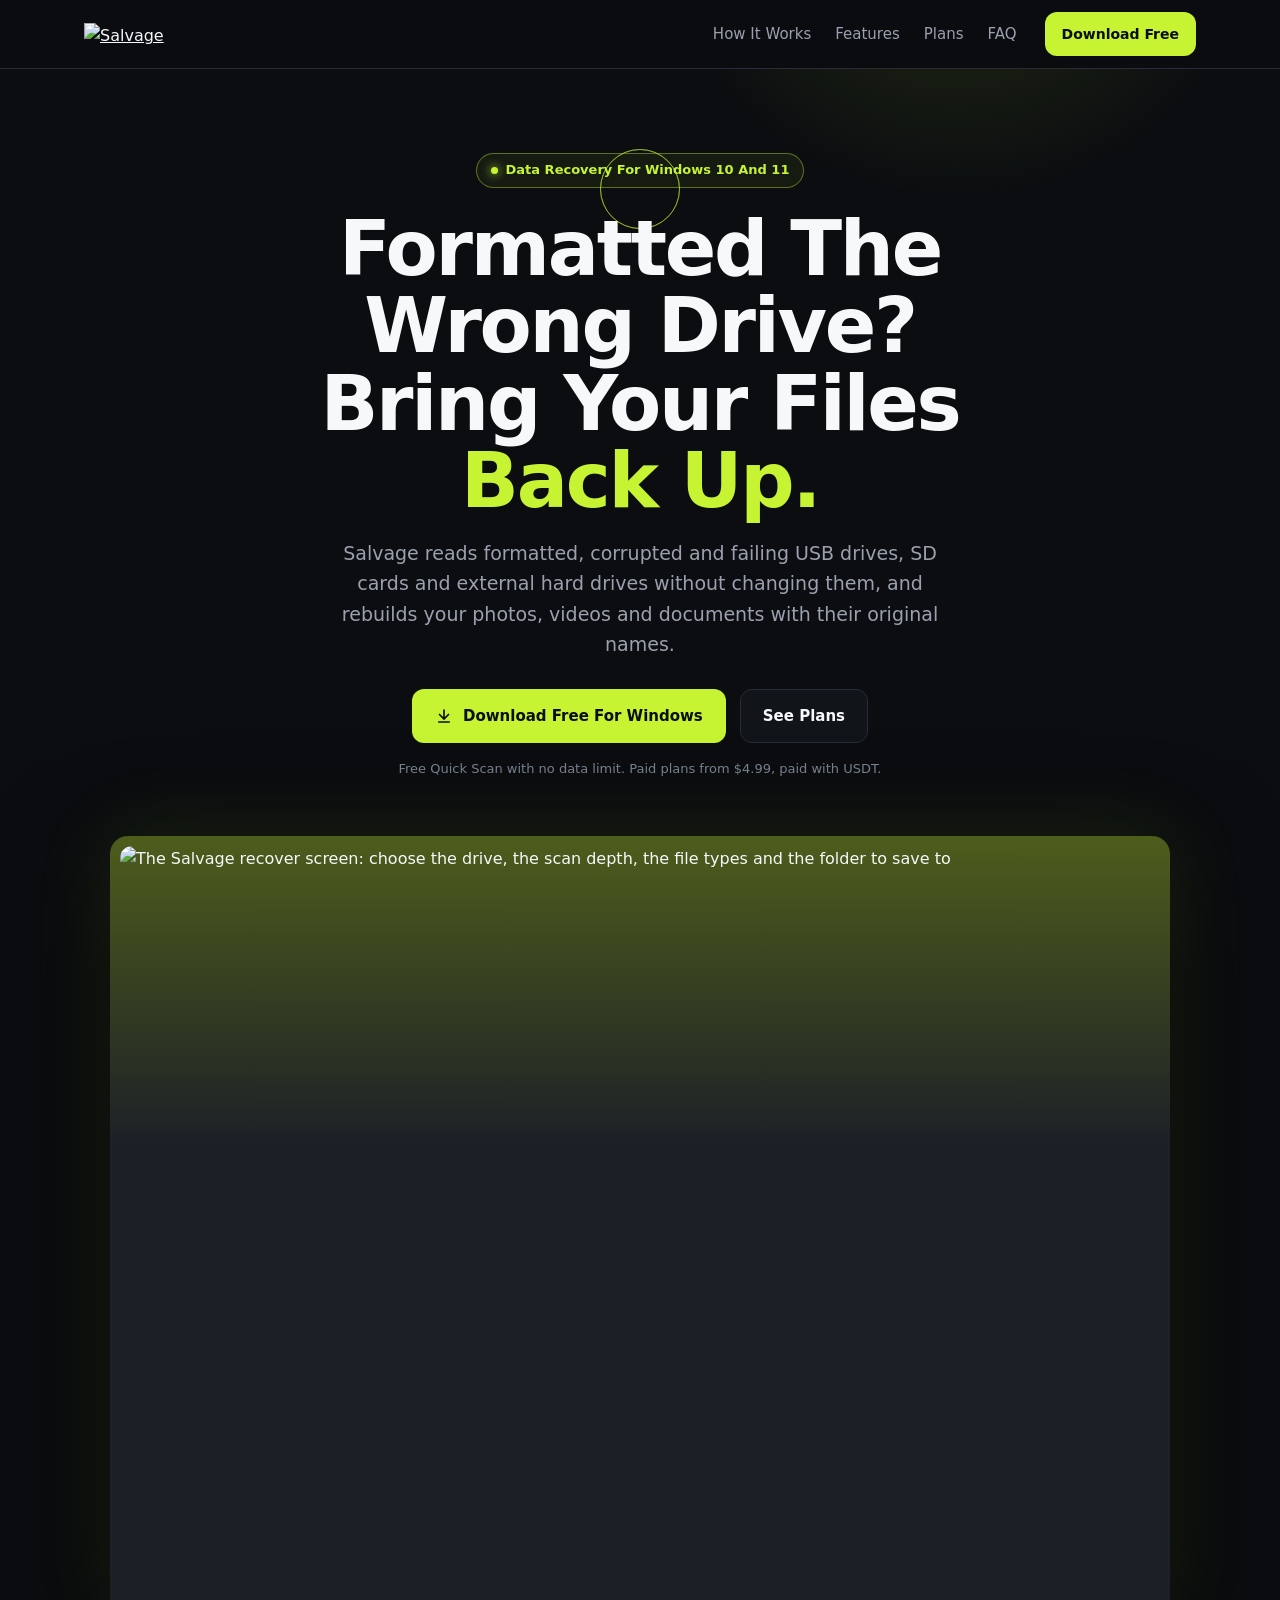
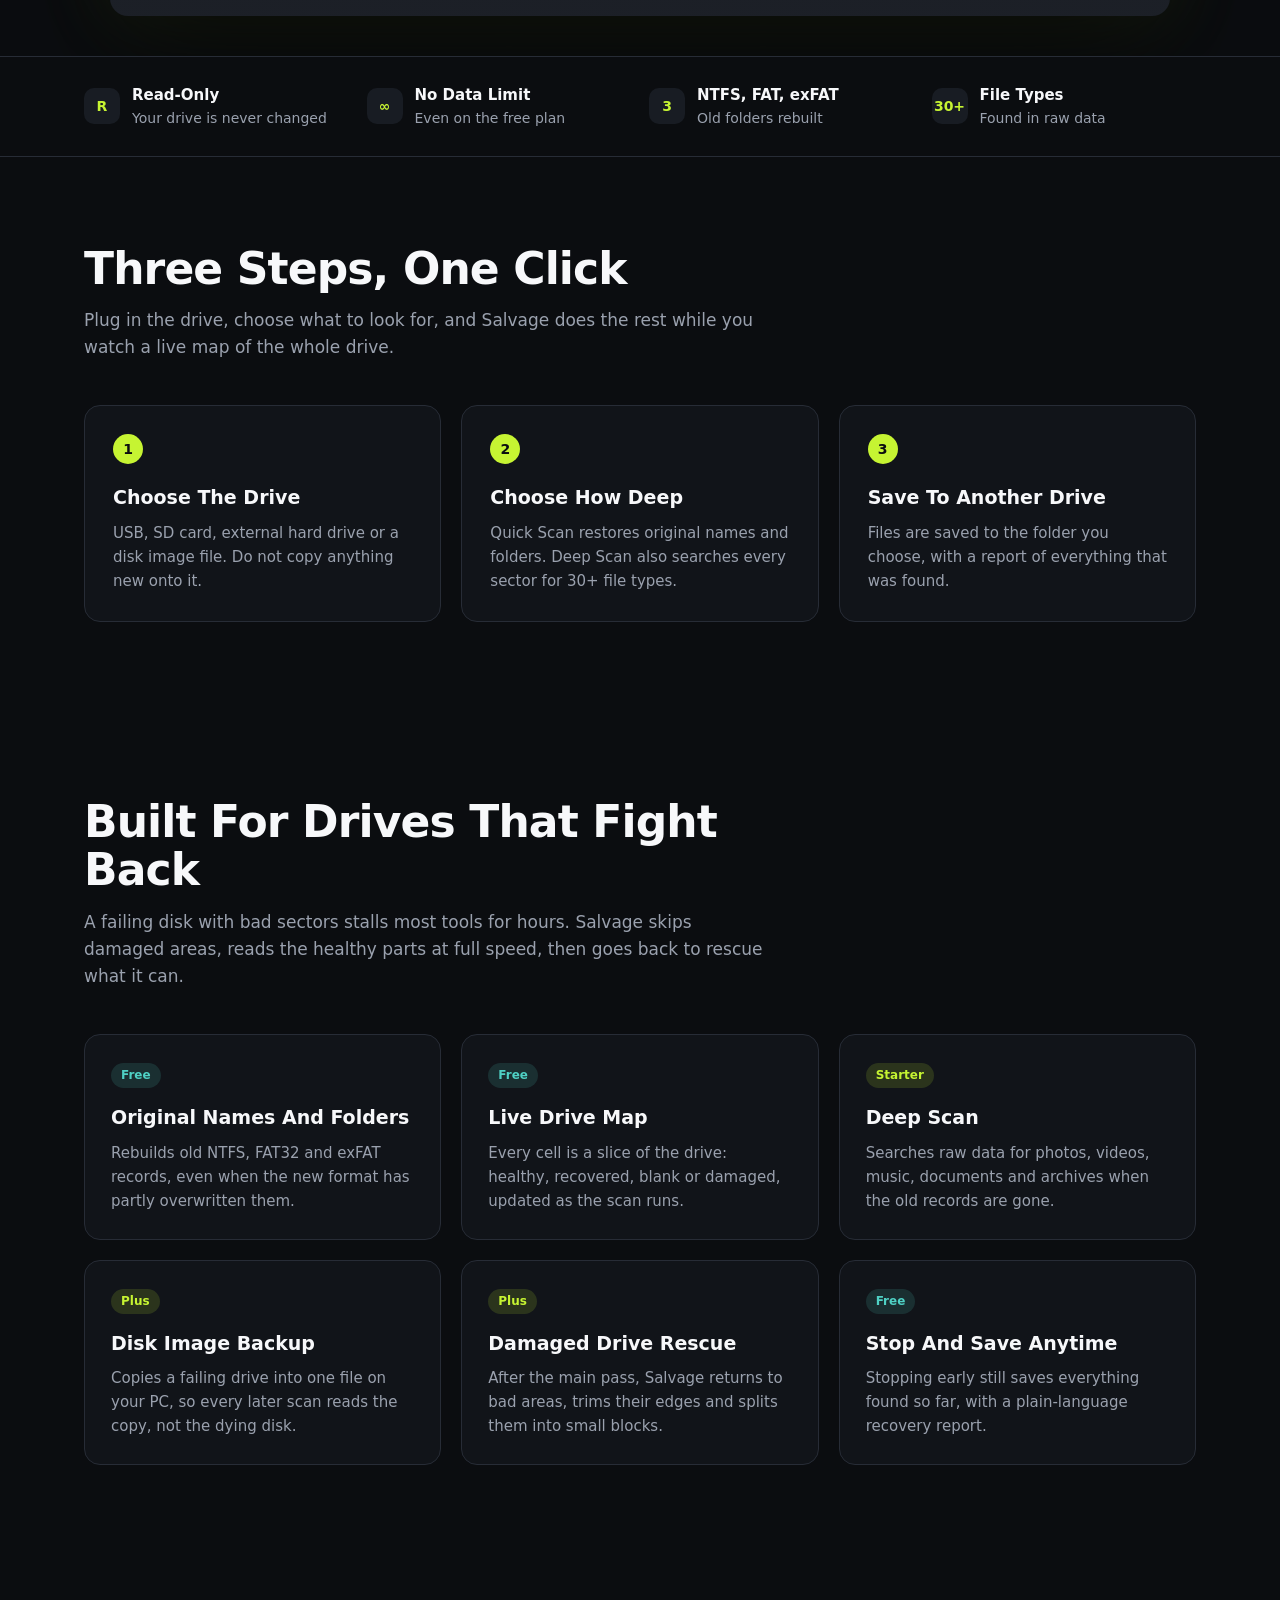
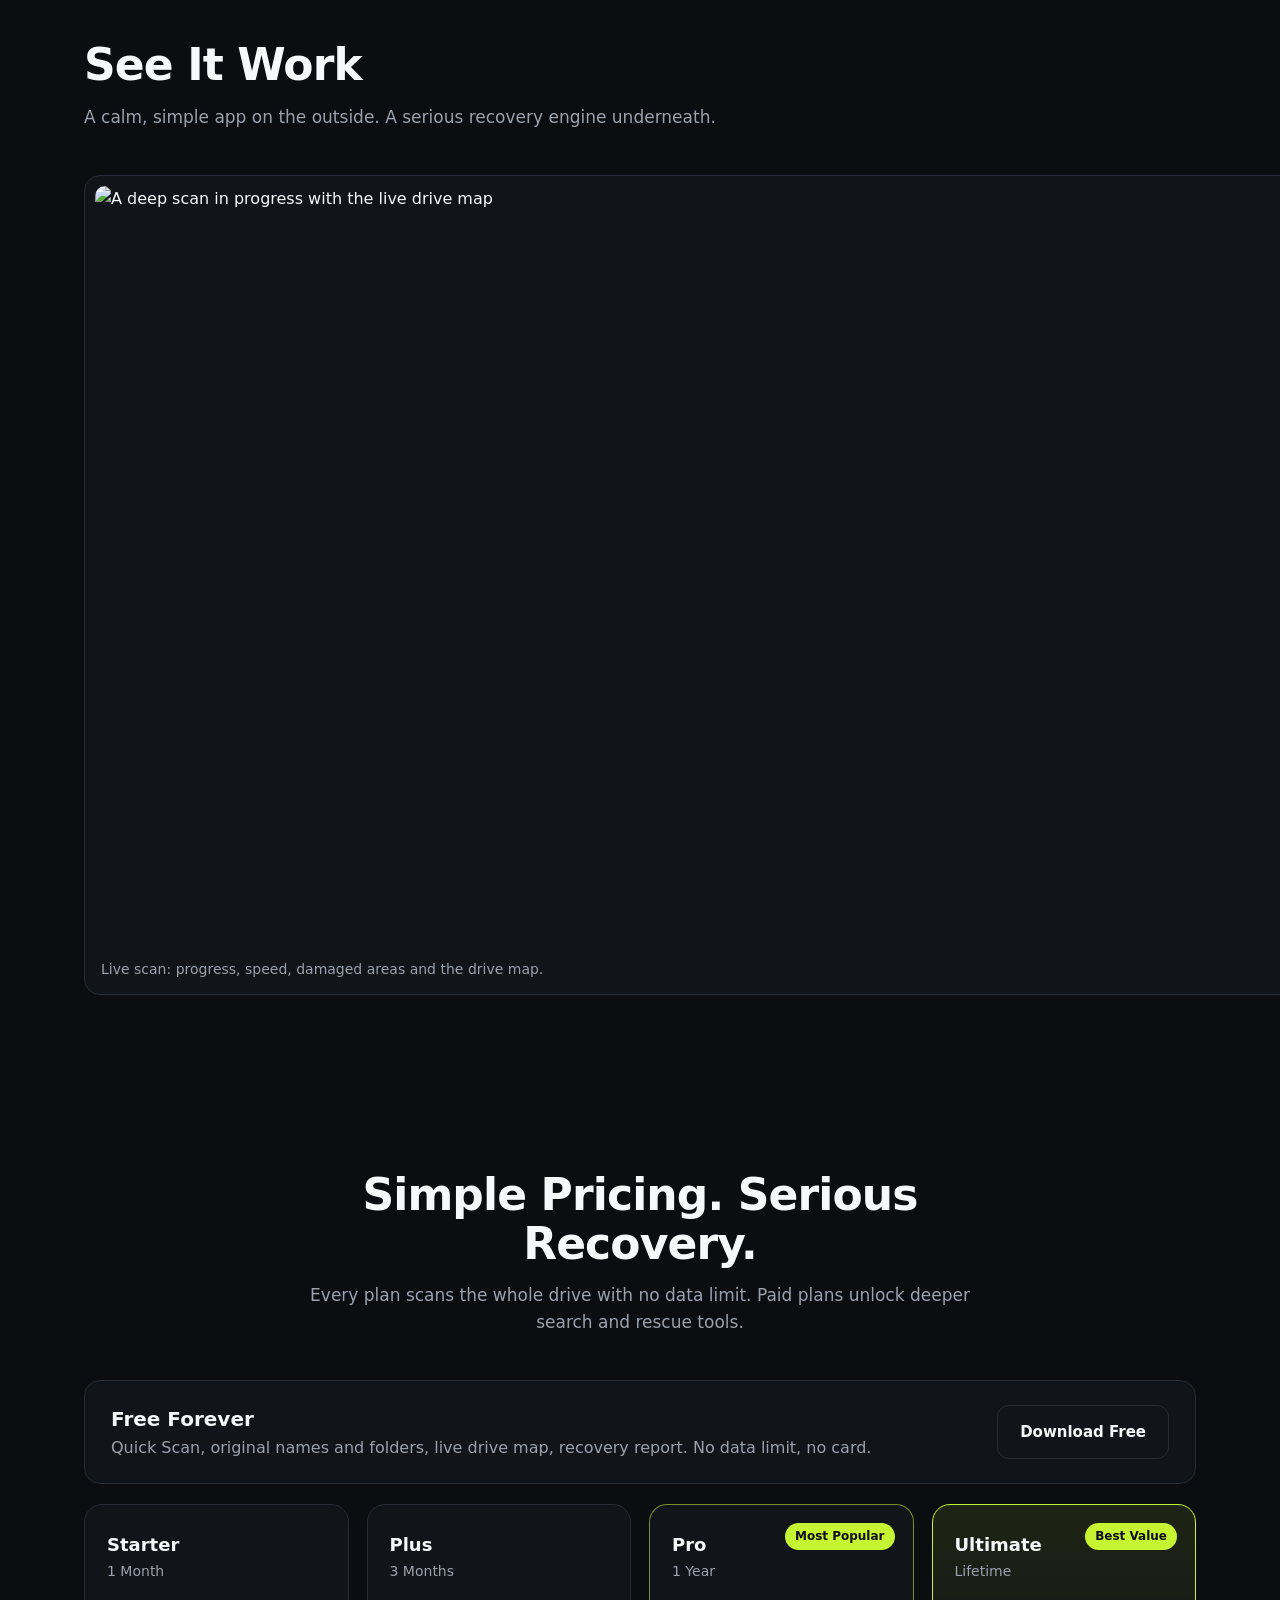
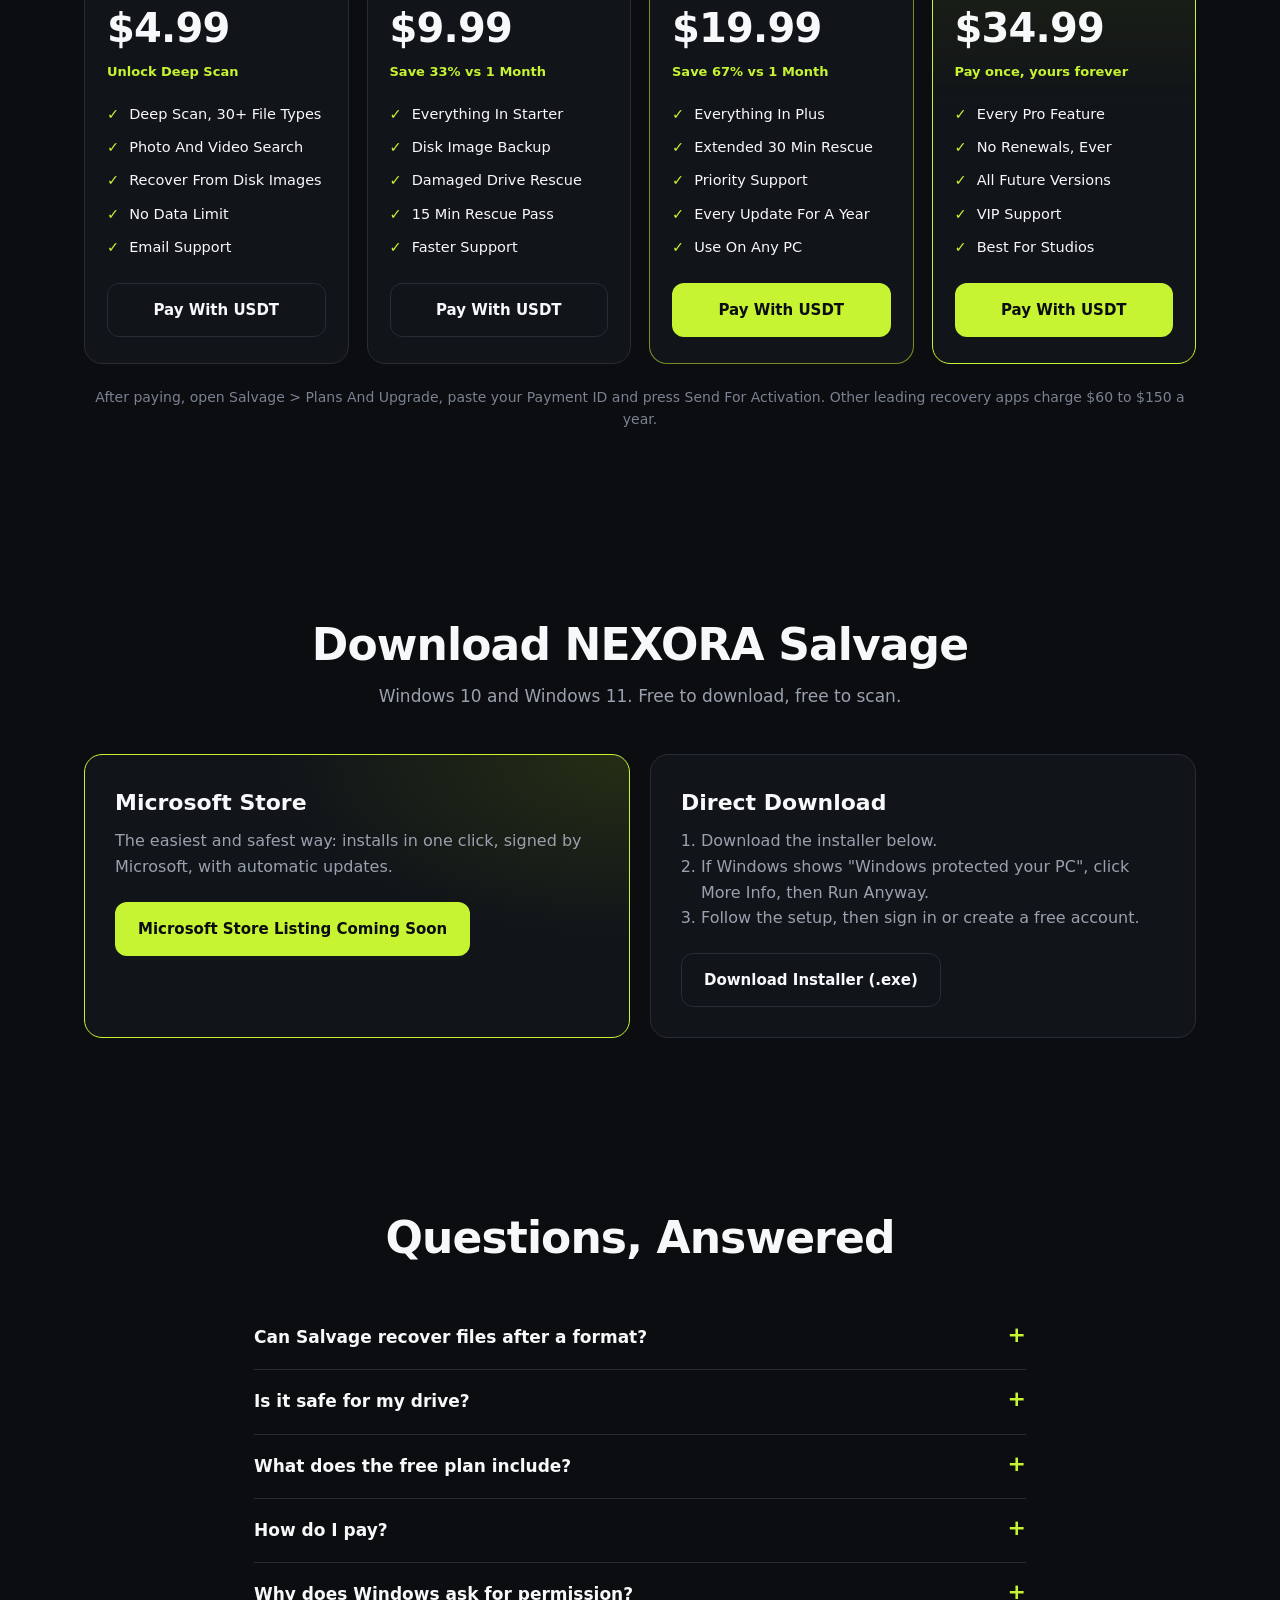
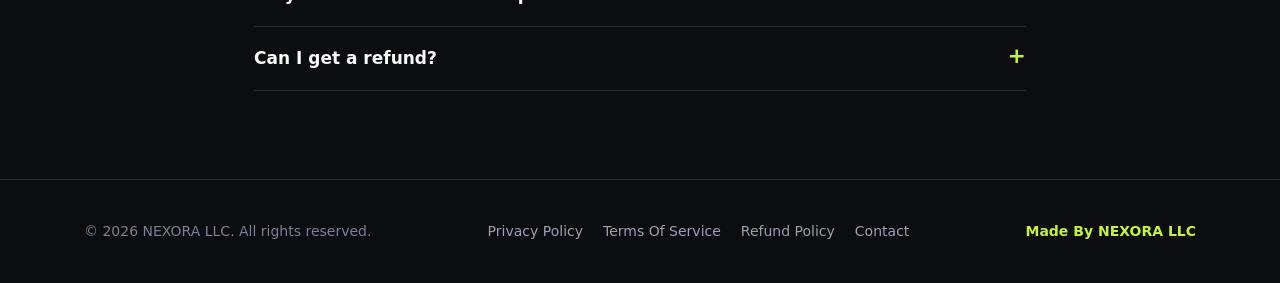
==== index.html @ 24d567c5 "Add NEXORA Salvage website" ====
<!DOCTYPE html>
<html lang="en">
<head>
<meta charset="utf-8">
<meta name="viewport" content="width=device-width, initial-scale=1">
<title>NEXORA Salvage | Recover Files From Formatted USB, SD Card And Hard Drives</title>
<meta name="description" content="NEXORA Salvage brings back photos, videos and documents from formatted, corrupted or failing USB drives, SD cards and external hard drives. Free Quick Scan with no data limit.">
<meta property="og:title" content="NEXORA Salvage | Bring Your Files Back Up">
<meta property="og:description" content="Recover files from formatted or failing drives. Free Quick Scan, no data limit. Paid plans from $4.99.">
<meta property="og:image" content="assets/shot-recover.png">
<link rel="icon" href="assets/favicon.png">
<link rel="stylesheet" href="style.css">
</head>
<body>

<header class="nav">
  <div class="wrap">
    <a class="brand" href="#top" aria-label="NEXORA Salvage Home"><img src="assets/wordmark.png" alt="Salvage" width="171" height="22"></a>
    <nav aria-label="Main">
      <a href="#how">How It Works</a>
      <a href="#features">Features</a>
      <a href="#plans">Plans</a>
      <a href="#faq">FAQ</a>
    </nav>
    <a class="btn primary small" href="#download">Download Free</a>
  </div>
</header>

<main id="top">
  <section class="hero">
    <div class="rings" aria-hidden="true"><span></span><span></span><span></span></div>
    <div class="wrap">
      <div class="copy">
        <span class="chip">Data Recovery For Windows 10 And 11</span>
        <h1>Formatted The Wrong Drive?<br>Bring Your Files <span class="v">Back Up.</span></h1>
        <p class="lead">Salvage reads formatted, corrupted and failing USB drives, SD cards and external hard drives without changing them, and rebuilds your photos, videos and documents with their original names.</p>
        <div class="cta">
          <a class="btn primary" href="#download">
            <svg viewBox="0 0 24 24" fill="none" stroke="currentColor" stroke-width="2.2" stroke-linecap="round" aria-hidden="true"><path d="M12 4v12M6 10l6 6 6-6M5 20h14"/></svg>
            Download Free For Windows</a>
          <a class="btn ghost" href="#plans">See Plans</a>
        </div>
        <p class="fine">Free Quick Scan with no data limit. Paid plans from $4.99, paid with USDT.</p>
      </div>
      <div class="shot reveal"><img src="assets/shot-recover.png" alt="The Salvage recover screen: choose the drive, the scan depth, the file types and the folder to save to" width="1194" height="760"></div>
    </div>
  </section>

  <div class="trust">
    <div class="wrap">
      <div><span class="dot">R</span><span><b>Read-Only</b>Your drive is never changed</span></div>
      <div><span class="dot">∞</span><span><b>No Data Limit</b>Even on the free plan</span></div>
      <div><span class="dot">3</span><span><b>NTFS, FAT, exFAT</b>Old folders rebuilt</span></div>
      <div><span class="dot">30+</span><span><b>File Types</b>Found in raw data</span></div>
    </div>
  </div>

  <section id="how">
    <div class="wrap">
      <div class="head reveal">
        <h2>Three Steps, One Click</h2>
        <p>Plug in the drive, choose what to look for, and Salvage does the rest while you watch a live map of the whole drive.</p>
      </div>
      <div class="steps">
        <div class="step reveal"><div class="n">1</div><h3>Choose The Drive</h3><p>USB, SD card, external hard drive or a disk image file. Do not copy anything new onto it.</p></div>
        <div class="step reveal"><div class="n">2</div><h3>Choose How Deep</h3><p>Quick Scan restores original names and folders. Deep Scan also searches every sector for 30+ file types.</p></div>
        <div class="step reveal"><div class="n">3</div><h3>Save To Another Drive</h3><p>Files are saved to the folder you choose, with a report of everything that was found.</p></div>
      </div>
    </div>
  </section>

  <section id="features">
    <div class="wrap">
      <div class="head reveal">
        <h2>Built For Drives That Fight Back</h2>
        <p>A failing disk with bad sectors stalls most tools for hours. Salvage skips damaged areas, reads the healthy parts at full speed, then goes back to rescue what it can.</p>
      </div>
      <div class="feats">
        <div class="feat reveal"><span class="tag free">Free</span><h3>Original Names And Folders</h3><p>Rebuilds old NTFS, FAT32 and exFAT records, even when the new format has partly overwritten them.</p></div>
        <div class="feat reveal"><span class="tag free">Free</span><h3>Live Drive Map</h3><p>Every cell is a slice of the drive: healthy, recovered, blank or damaged, updated as the scan runs.</p></div>
        <div class="feat reveal"><span class="tag paid">Starter</span><h3>Deep Scan</h3><p>Searches raw data for photos, videos, music, documents and archives when the old records are gone.</p></div>
        <div class="feat reveal"><span class="tag paid">Plus</span><h3>Disk Image Backup</h3><p>Copies a failing drive into one file on your PC, so every later scan reads the copy, not the dying disk.</p></div>
        <div class="feat reveal"><span class="tag paid">Plus</span><h3>Damaged Drive Rescue</h3><p>After the main pass, Salvage returns to bad areas, trims their edges and splits them into small blocks.</p></div>
        <div class="feat reveal"><span class="tag free">Free</span><h3>Stop And Save Anytime</h3><p>Stopping early still saves everything found so far, with a plain-language recovery report.</p></div>
      </div>
    </div>
  </section>

  <section>
    <div class="wrap">
      <div class="head reveal"><h2>See It Work</h2><p>A calm, simple app on the outside. A serious recovery engine underneath.</p></div>
      <div class="gallery">
        <figure class="reveal"><img src="assets/shot-scan.png" alt="A deep scan in progress with the live drive map" loading="lazy" width="1194" height="760"><figcaption>Live scan: progress, speed, damaged areas and the drive map.</figcaption></figure>
        <figure class="reveal"><img src="assets/shot-dashboard.png" alt="The member dashboard" loading="lazy" width="1194" height="760"><figcaption>My Dashboard: your plan, history, payments and support.</figcaption></figure>
      </div>
    </div>
  </section>

  <section id="plans">
    <div class="wrap">
      <div class="head center reveal">
        <h2>Simple Pricing. Serious Recovery.</h2>
        <p>Every plan scans the whole drive with no data limit. Paid plans unlock deeper search and rescue tools.</p>
      </div>
      <div class="free-bar reveal">
        <div><b>Free Forever</b><br><span>Quick Scan, original names and folders, live drive map, recovery report. No data limit, no card.</span></div>
        <a class="btn ghost" href="#download">Download Free</a>
      </div>
      <div class="plans">
        <div class="plan reveal">
          <h3>Starter</h3><span class="period">1 Month</span>
          <div class="price">$4.99</div><div class="save">Unlock Deep Scan</div>
          <ul><li>Deep Scan, 30+ File Types</li><li>Photo And Video Search</li><li>Recover From Disk Images</li><li>No Data Limit</li><li>Email Support</li></ul>
          <a class="btn ghost" href="https://nowpayments.io/payment/?iid=4805227593" rel="noopener">Pay With USDT</a>
        </div>
        <div class="plan reveal">
          <h3>Plus</h3><span class="period">3 Months</span>
          <div class="price">$9.99</div><div class="save">Save 33% vs 1 Month</div>
          <ul><li>Everything In Starter</li><li>Disk Image Backup</li><li>Damaged Drive Rescue</li><li>15 Min Rescue Pass</li><li>Faster Support</li></ul>
          <a class="btn ghost" href="https://nowpayments.io/payment/?iid=4385052988" rel="noopener">Pay With USDT</a>
        </div>
        <div class="plan pop reveal">
          <span class="badge">Most Popular</span>
          <h3>Pro</h3><span class="period">1 Year</span>
          <div class="price">$19.99</div><div class="save">Save 67% vs 1 Month</div>
          <ul><li>Everything In Plus</li><li>Extended 30 Min Rescue</li><li>Priority Support</li><li>Every Update For A Year</li><li>Use On Any PC</li></ul>
          <a class="btn primary" href="https://nowpayments.io/payment/?iid=5124687715" rel="noopener">Pay With USDT</a>
        </div>
        <div class="plan best reveal">
          <span class="badge">Best Value</span>
          <h3>Ultimate</h3><span class="period">Lifetime</span>
          <div class="price">$34.99</div><div class="save">Pay once, yours forever</div>
          <ul><li>Every Pro Feature</li><li>No Renewals, Ever</li><li>All Future Versions</li><li>VIP Support</li><li>Best For Studios</li></ul>
          <a class="btn primary" href="https://nowpayments.io/payment/?iid=4831158688" rel="noopener">Pay With USDT</a>
        </div>
      </div>
      <p class="compare">After paying, open Salvage &gt; Plans And Upgrade, paste your Payment ID and press Send For Activation. Other leading recovery apps charge $60 to $150 a year.</p>
    </div>
  </section>

  <section id="download">
    <div class="wrap">
      <div class="head center reveal"><h2>Download NEXORA Salvage</h2><p>Windows 10 and Windows 11. Free to download, free to scan.</p></div>
      <div class="download">
        <div class="dl main reveal">
          <h3>Microsoft Store</h3>
          <p>The easiest and safest way: installs in one click, signed by Microsoft, with automatic updates.</p>
          <a class="btn primary" id="store-link" href="#download" aria-disabled="true">Microsoft Store Listing Coming Soon</a>
        </div>
        <div class="dl reveal">
          <h3>Direct Download</h3>
          <ol><li>Download the installer below.</li><li>If Windows shows "Windows protected your PC", click More Info, then Run Anyway.</li><li>Follow the setup, then sign in or create a free account.</li></ol>
          <a class="btn ghost" href="https://github.com/maxroorr/nexora-salvage/releases/latest/download/NEXORA-Salvage-Setup.exe">Download Installer (.exe)</a>
        </div>
      </div>
    </div>
  </section>

  <section id="faq">
    <div class="wrap faq">
      <div class="head center reveal"><h2>Questions, Answered</h2></div>
      <details><summary>Can Salvage recover files after a format?</summary><p>Yes, after a quick format. The old file records usually survive, so Quick Scan brings files back with their names and folders. After a full format, or on SSDs and some flash drives that erase themselves, the data is wiped and no software can recover it. Salvage tells you plainly when a drive reads back as blank.</p></details>
      <details><summary>Is it safe for my drive?</summary><p>Salvage only reads the drive you recover from. It never writes to it. Always save recovered files to a different drive.</p></details>
      <details><summary>What does the free plan include?</summary><p>Quick Scan with original names and folders, the live drive map and the recovery report, with no limit on how much you recover. Deep Scan, Disk Image Backup and damaged drive rescue are in paid plans.</p></details>
      <details><summary>How do I pay?</summary><p>Plans are paid in USDT through NOWPayments. After paying, paste the Payment ID in Salvage under Plans And Upgrade. Your plan is switched on as soon as the payment is confirmed.</p></details>
      <details><summary>Why does Windows ask for permission?</summary><p>Reading a drive sector by sector needs administrator rights. Salvage asks once when it starts.</p></details>
      <details><summary>Can I get a refund?</summary><p>Yes, within 7 days if Salvage could not recover your files. See the Refund Policy.</p></details>
    </div>
  </section>
</main>

<footer>
  <div class="wrap">
    <span>© 2026 NEXORA LLC. All rights reserved.</span>
    <nav aria-label="Legal">
      <a href="privacy.html">Privacy Policy</a>
      <a href="terms.html">Terms Of Service</a>
      <a href="refund.html">Refund Policy</a>
      <a href="mailto:masroorshahani@gmail.com">Contact</a>
    </nav>
    <span class="made"><a href="https://www.linkedin.com/company/nexorallc-official" rel="noopener">Made By NEXORA LLC</a></span>
  </div>
</footer>

<script>
  // fade sections in once as they scroll into view
  (function () {
    var els = document.querySelectorAll('.reveal');
    if (!('IntersectionObserver' in window)) { els.forEach(function (e) { e.classList.add('in'); }); return; }
    var io = new IntersectionObserver(function (entries) {
      entries.forEach(function (en) { if (en.isIntersecting) { en.target.classList.add('in'); io.unobserve(en.target); } });
    }, { threshold: 0.12 });
    els.forEach(function (e) { io.observe(e); });
  })();
</script>
</body>
</html>
---- style.css ----
@font-face { font-family: "Montserrat"; font-weight: 400; font-display: swap; src: url("assets/montserrat-latin-400-normal.woff2") format("woff2"); }
@font-face { font-family: "Montserrat"; font-weight: 500; font-display: swap; src: url("assets/montserrat-latin-500-normal.woff2") format("woff2"); }
@font-face { font-family: "Montserrat"; font-weight: 600; font-display: swap; src: url("assets/montserrat-latin-600-normal.woff2") format("woff2"); }
@font-face { font-family: "Montserrat"; font-weight: 700; font-display: swap; src: url("assets/montserrat-latin-700-normal.woff2") format("woff2"); }
@font-face { font-family: "Montserrat"; font-weight: 800; font-display: swap; src: url("assets/montserrat-latin-800-normal.woff2") format("woff2"); }

:root {
  --ink: #0B0D10; --panel: #111419; --raised: #181C23; --line: #272C36;
  --text: #F7F8FA; --muted: #9AA1AE; --dim: #7A8291;
  --lime: #C6F432; --lime-hi: #D8FF5A; --deep: #7FAA00; --teal: #4FD1C5; --coral: #FF5C6C;
  --r: 16px; --max: 1160px;
}
* { box-sizing: border-box; }
html { scroll-behavior: smooth; }
body { margin: 0; background: var(--ink); color: var(--text); font: 400 16px/1.6 "Montserrat", system-ui, sans-serif; -webkit-font-smoothing: antialiased; }
a { color: inherit; }
img { max-width: 100%; display: block; }
.wrap { max-width: var(--max); margin: 0 auto; padding: 0 24px; }
:focus-visible { outline: 2px solid var(--lime-hi); outline-offset: 3px; border-radius: 6px; }

/* nav */
.nav { position: sticky; top: 0; z-index: 20; background: rgba(11, 13, 16, .82); backdrop-filter: blur(12px); border-bottom: 1px solid var(--line); }
.nav .wrap { display: flex; align-items: center; gap: 28px; height: 68px; }
.nav .brand img { height: 22px; width: auto; }
.nav nav { display: flex; gap: 24px; margin-left: auto; }
.nav nav a { text-decoration: none; color: var(--muted); font-weight: 500; font-size: 15px; }
.nav nav a:hover { color: var(--text); }

/* buttons */
.btn { display: inline-flex; align-items: center; gap: 10px; padding: 14px 22px; border-radius: 12px; font-weight: 700; font-size: 15px; text-decoration: none; border: 1px solid transparent; transition: transform .15s ease, background .15s ease; cursor: pointer; }
.btn:hover { transform: translateY(-1px); }
.btn.primary { background: var(--lime); color: var(--ink); }
.btn.primary:hover { background: var(--lime-hi); }
.btn.ghost { border-color: var(--line); color: var(--text); background: var(--panel); }
.btn.ghost:hover { border-color: #3A4150; }
.btn.small { padding: 10px 16px; font-size: 14px; }
.btn svg { width: 18px; height: 18px; }

/* hero */
.hero { position: relative; overflow: hidden; padding: 84px 0 40px; }
.hero::before { content: ""; position: absolute; inset: -40% -10% auto auto; width: 900px; height: 900px; background: radial-gradient(closest-side, rgba(198, 244, 50, .16), transparent 70%); pointer-events: none; }
.hero .rings { position: absolute; left: 50%; top: 120px; width: 1px; height: 1px; pointer-events: none; }
.hero .rings span { position: absolute; left: -40px; top: -40px; width: 80px; height: 80px; border: 1px solid rgba(198, 244, 50, .35); border-radius: 50%; animation: sonar 6s linear infinite; }
.hero .rings span:nth-child(2) { animation-delay: 2s; } .hero .rings span:nth-child(3) { animation-delay: 4s; }
@keyframes sonar { from { transform: scale(1); opacity: .9; } to { transform: scale(14); opacity: 0; } }
.hero .copy { position: relative; text-align: center; max-width: 820px; margin: 0 auto; }
.chip { display: inline-flex; align-items: center; gap: 8px; padding: 6px 14px; border: 1px solid rgba(198, 244, 50, .4); border-radius: 999px; color: var(--lime); font-weight: 600; font-size: 13px; background: rgba(198, 244, 50, .06); }
.chip::before { content: ""; width: 7px; height: 7px; border-radius: 50%; background: var(--lime); box-shadow: 0 0 10px var(--lime); }
h1 { font-size: clamp(40px, 6.4vw, 76px); line-height: 1.02; letter-spacing: -0.03em; font-weight: 800; margin: 22px 0 18px; }
h1 .v { color: var(--lime); }
.lead { color: var(--muted); font-size: 19px; max-width: 640px; margin: 0 auto 30px; }
.cta { display: flex; gap: 14px; justify-content: center; flex-wrap: wrap; }
.fine { color: var(--dim); font-size: 13px; margin-top: 16px; }
.shot { position: relative; margin: 56px auto 0; max-width: 1060px; border-radius: 18px; padding: 10px; background: linear-gradient(180deg, rgba(198, 244, 50, .35), rgba(39, 44, 54, .6) 40%); box-shadow: 0 40px 120px rgba(0, 0, 0, .6), 0 0 80px rgba(198, 244, 50, .12); }
.shot img { border-radius: 12px; }

/* sections */
section { padding: 88px 0; }
.head { max-width: 680px; margin-bottom: 44px; }
.head.center { text-align: center; margin-left: auto; margin-right: auto; }
h2 { font-size: clamp(30px, 3.6vw, 44px); line-height: 1.1; letter-spacing: -0.02em; font-weight: 800; margin: 0 0 14px; }
.head p { color: var(--muted); font-size: 17px; margin: 0; }

.trust { border-top: 1px solid var(--line); border-bottom: 1px solid var(--line); padding: 26px 0; }
.trust .wrap { display: grid; grid-template-columns: repeat(4, 1fr); gap: 18px; }
.trust div { display: flex; gap: 12px; align-items: center; color: var(--muted); font-size: 14px; }
.trust b { color: var(--text); display: block; font-size: 15px; }
.dot { width: 36px; height: 36px; flex: none; border-radius: 10px; background: var(--raised); display: grid; place-items: center; color: var(--lime); font-weight: 800; }

.steps { display: grid; grid-template-columns: repeat(3, 1fr); gap: 20px; counter-reset: s; }
.step { background: var(--panel); border: 1px solid var(--line); border-radius: var(--r); padding: 28px; position: relative; }
.step .n { font-weight: 800; font-size: 14px; color: var(--ink); background: var(--lime); width: 30px; height: 30px; border-radius: 50%; display: grid; place-items: center; margin-bottom: 18px; }
.step h3, .feat h3 { margin: 0 0 8px; font-size: 19px; }
.step p, .feat p { margin: 0; color: var(--muted); font-size: 15px; }

.feats { display: grid; grid-template-columns: repeat(3, 1fr); gap: 20px; }
.feat { background: var(--panel); border: 1px solid var(--line); border-radius: var(--r); padding: 26px; transition: border-color .2s ease, transform .2s ease; }
.feat:hover { border-color: rgba(198, 244, 50, .5); transform: translateY(-3px); }
.feat .tag { display: inline-block; font-size: 12px; font-weight: 700; padding: 3px 10px; border-radius: 999px; margin-bottom: 14px; background: var(--raised); color: var(--muted); }
.feat .tag.free { background: rgba(79, 209, 197, .14); color: var(--teal); }
.feat .tag.paid { background: rgba(198, 244, 50, .14); color: var(--lime); }

.gallery { display: grid; grid-template-columns: 1fr 1fr; gap: 20px; align-items: start; }
.gallery figure { margin: 0; background: var(--panel); border: 1px solid var(--line); border-radius: var(--r); padding: 10px; }
.gallery figure img { border-radius: 10px; }
.gallery figcaption { color: var(--muted); font-size: 14px; padding: 12px 6px 4px; }
.gallery .stack { display: grid; gap: 20px; }

/* plans */
.free-bar { display: flex; align-items: center; gap: 18px; justify-content: space-between; background: var(--panel); border: 1px solid var(--line); border-radius: var(--r); padding: 22px 26px; margin-bottom: 20px; flex-wrap: wrap; }
.free-bar b { font-size: 20px; }
.free-bar span { color: var(--muted); }
.plans { display: grid; grid-template-columns: repeat(4, 1fr); gap: 18px; }
.plan { background: var(--panel); border: 1px solid var(--line); border-radius: 18px; padding: 26px 22px; display: flex; flex-direction: column; position: relative; overflow: hidden; }
.plan.pop { border-color: rgba(198, 244, 50, .55); }
.plan.best { border-color: var(--lime); background: linear-gradient(180deg, rgba(198, 244, 50, .1), var(--panel) 45%); }
.plan .badge { position: absolute; top: 18px; right: 18px; font-size: 12px; font-weight: 700; padding: 4px 10px; border-radius: 999px; background: var(--lime); color: var(--ink); }
.plan h3 { margin: 0; font-size: 18px; }
.plan .period { color: var(--muted); font-size: 14px; }
.plan .price { font-size: 40px; font-weight: 800; letter-spacing: -0.02em; margin: 14px 0 2px; }
.plan .save { color: var(--lime); font-size: 13px; font-weight: 600; min-height: 20px; }
.plan ul { list-style: none; padding: 0; margin: 20px 0 24px; display: grid; gap: 10px; font-size: 14.5px; }
.plan li { display: flex; gap: 10px; }
.plan li::before { content: "✓"; color: var(--lime); font-weight: 800; }
.plan .btn { margin-top: auto; justify-content: center; }
.compare { color: var(--dim); font-size: 14px; text-align: center; margin-top: 22px; }

/* download */
.download { display: grid; grid-template-columns: 1fr 1fr; gap: 20px; }
.dl { background: var(--panel); border: 1px solid var(--line); border-radius: 18px; padding: 30px; }
.dl.main { border-color: var(--lime); background: radial-gradient(120% 120% at 100% 0%, rgba(198, 244, 50, .14), var(--panel) 55%); }
.dl h3 { margin: 0 0 8px; font-size: 22px; }
.dl p { color: var(--muted); margin: 0 0 22px; }
.dl ol { color: var(--muted); padding-left: 20px; margin: 0 0 22px; }

/* faq */
.faq { max-width: 820px; margin: 0 auto; }
details { border-bottom: 1px solid var(--line); padding: 18px 0; }
summary { cursor: pointer; font-weight: 700; font-size: 17px; list-style: none; display: flex; justify-content: space-between; gap: 20px; }
summary::after { content: "+"; color: var(--lime); font-size: 22px; line-height: 1; }
details[open] summary::after { content: "–"; }
details p { color: var(--muted); margin: 12px 0 0; }

/* footer */
footer { border-top: 1px solid var(--line); padding: 40px 0; color: var(--dim); font-size: 14px; }
footer .wrap { display: flex; justify-content: space-between; gap: 20px; flex-wrap: wrap; align-items: center; }
footer nav { display: flex; gap: 20px; flex-wrap: wrap; }
footer a { text-decoration: none; color: var(--muted); }
footer a:hover { color: var(--text); }
footer .made a { color: var(--lime); font-weight: 600; }

/* legal pages */
.legal { max-width: 780px; margin: 0 auto; padding: 70px 24px 90px; }
.legal h1 { font-size: 44px; }
.legal h2 { font-size: 22px; margin-top: 38px; }
.legal p, .legal li { color: var(--muted); }
.legal .updated { color: var(--dim); font-size: 14px; }

.reveal { opacity: 0; transform: translateY(18px); transition: opacity .7s ease, transform .7s ease; }
.reveal.in { opacity: 1; transform: none; }

@media (max-width: 960px) {
  .plans, .feats { grid-template-columns: repeat(2, 1fr); }
  .trust .wrap { grid-template-columns: repeat(2, 1fr); }
  .gallery, .download { grid-template-columns: 1fr; }
  .steps { grid-template-columns: 1fr; }
  .nav nav { display: none; }
}
@media (max-width: 600px) {
  .plans, .feats, .trust .wrap { grid-template-columns: 1fr; }
  section { padding: 64px 0; }
  .hero { padding-top: 56px; }
}
@media (prefers-reduced-motion: reduce) {
  .hero .rings span { animation: none; display: none; }
  .reveal { opacity: 1; transform: none; transition: none; }
  .btn, .feat { transition: none; }
}
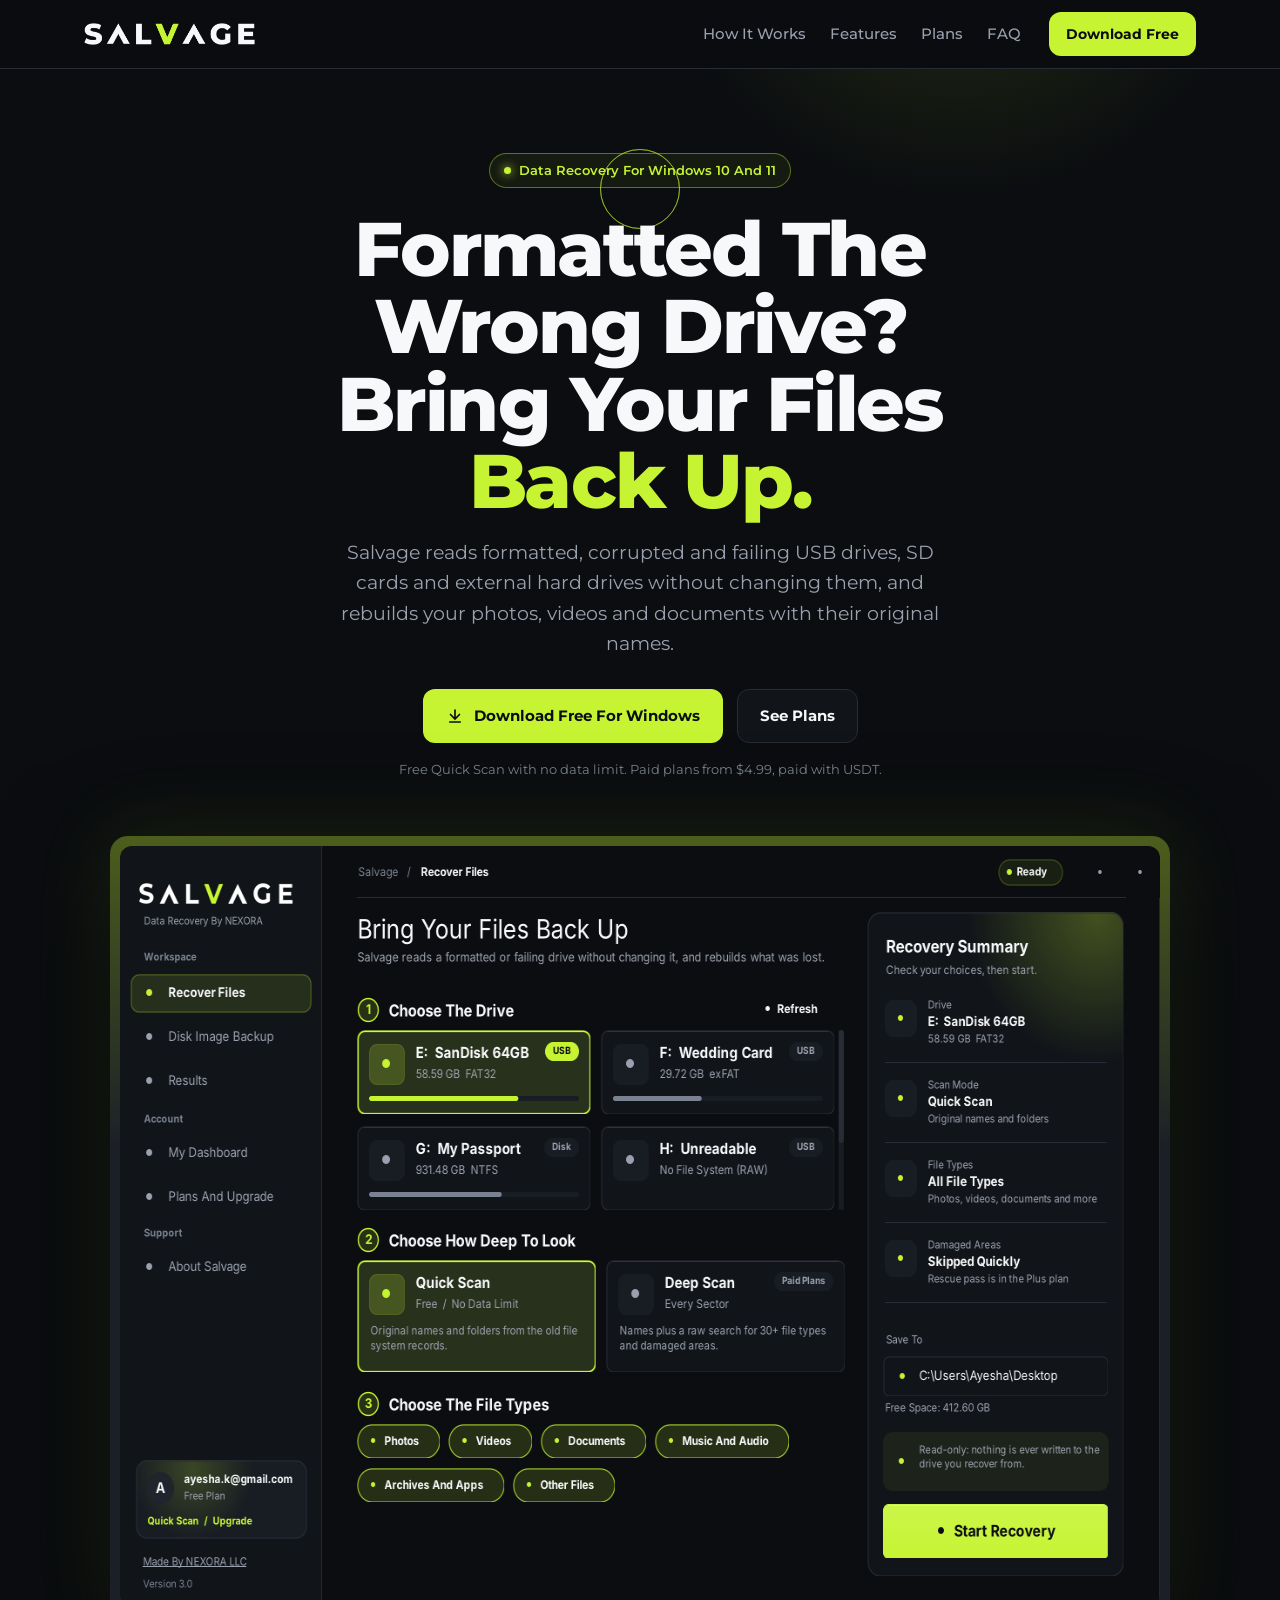
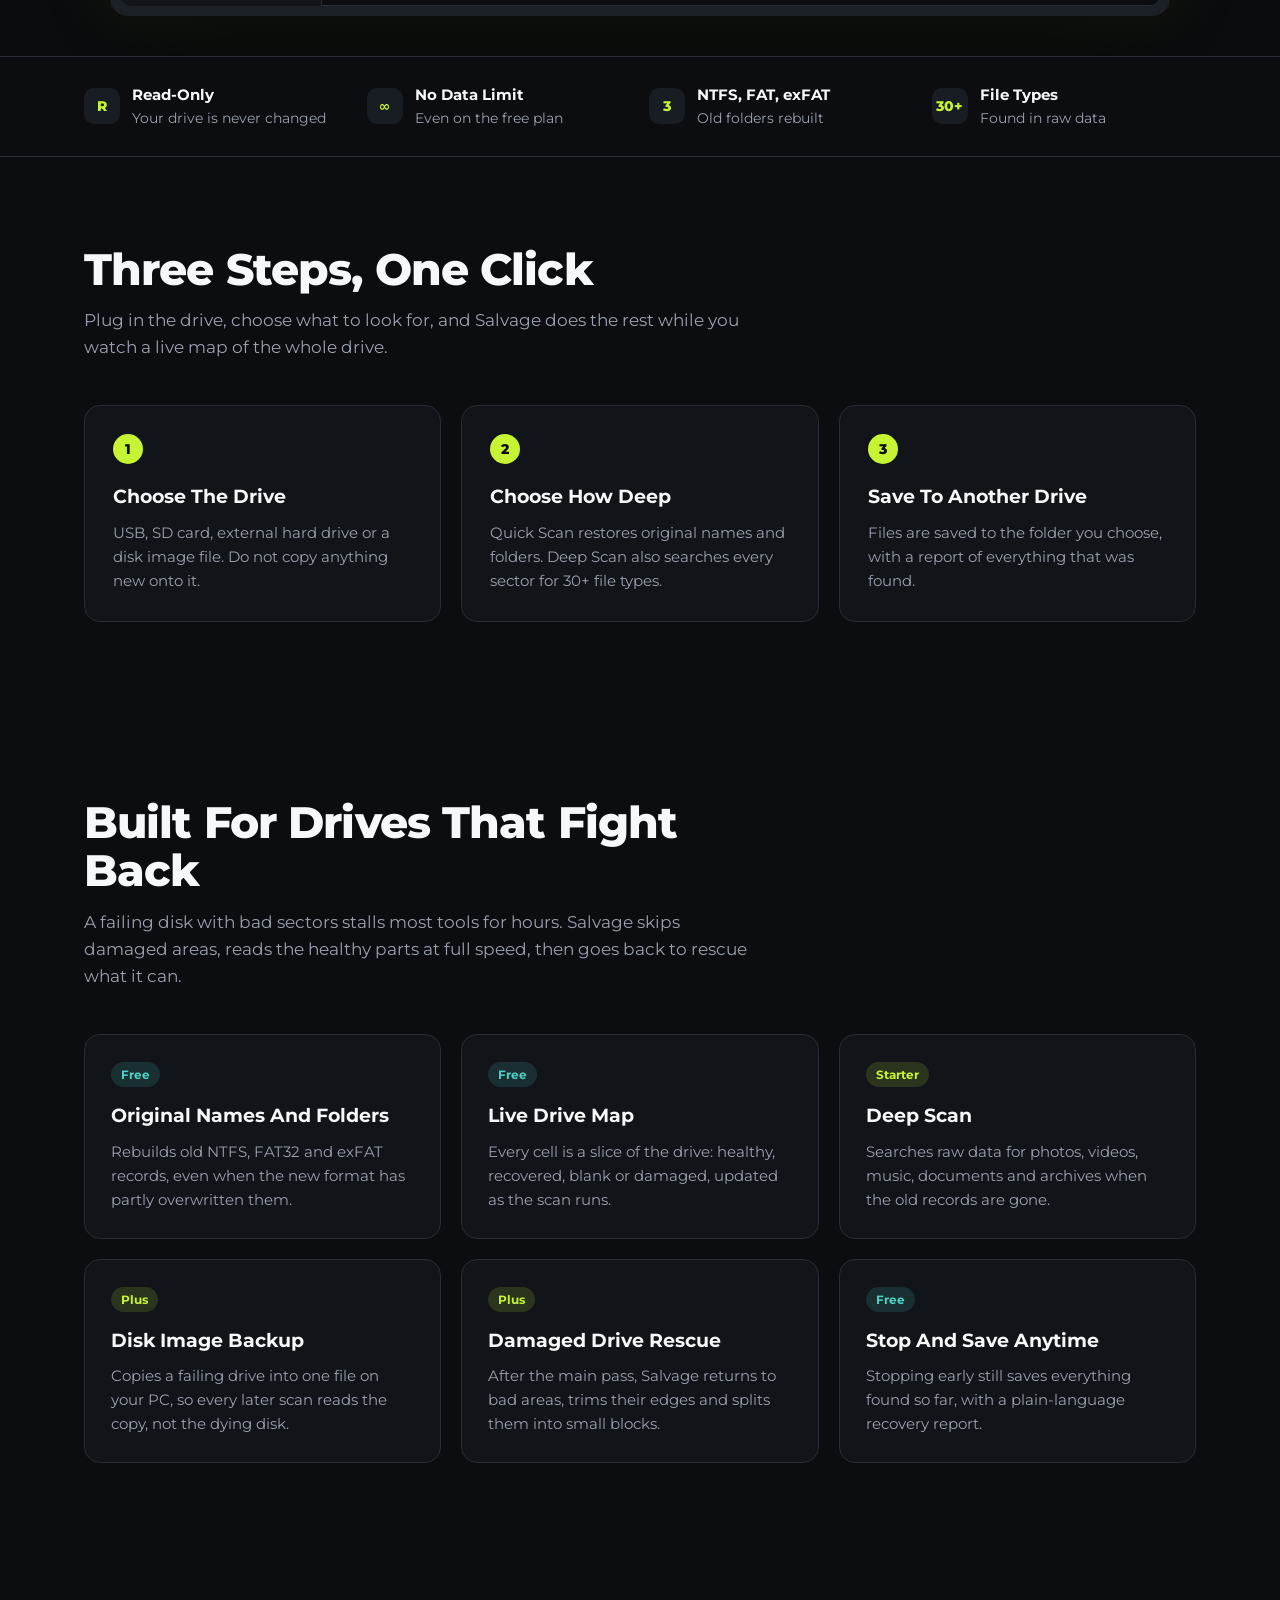
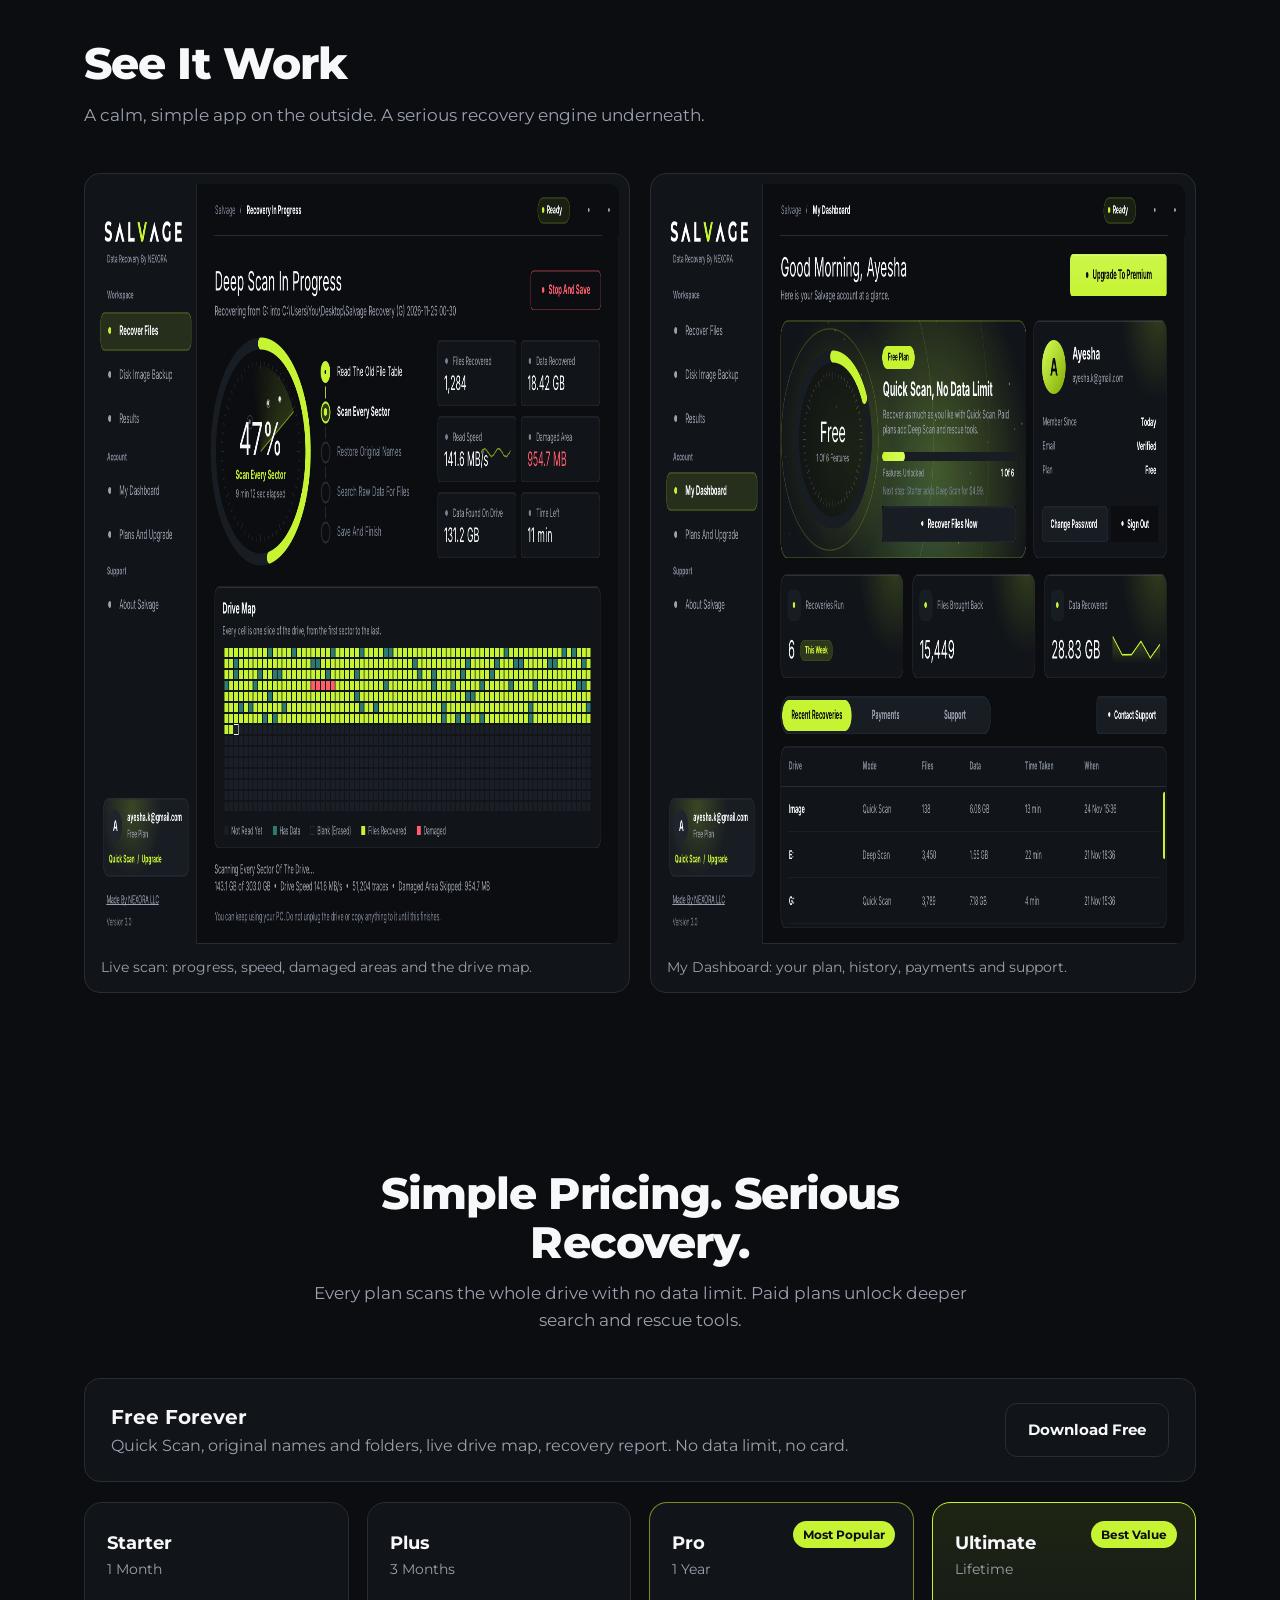
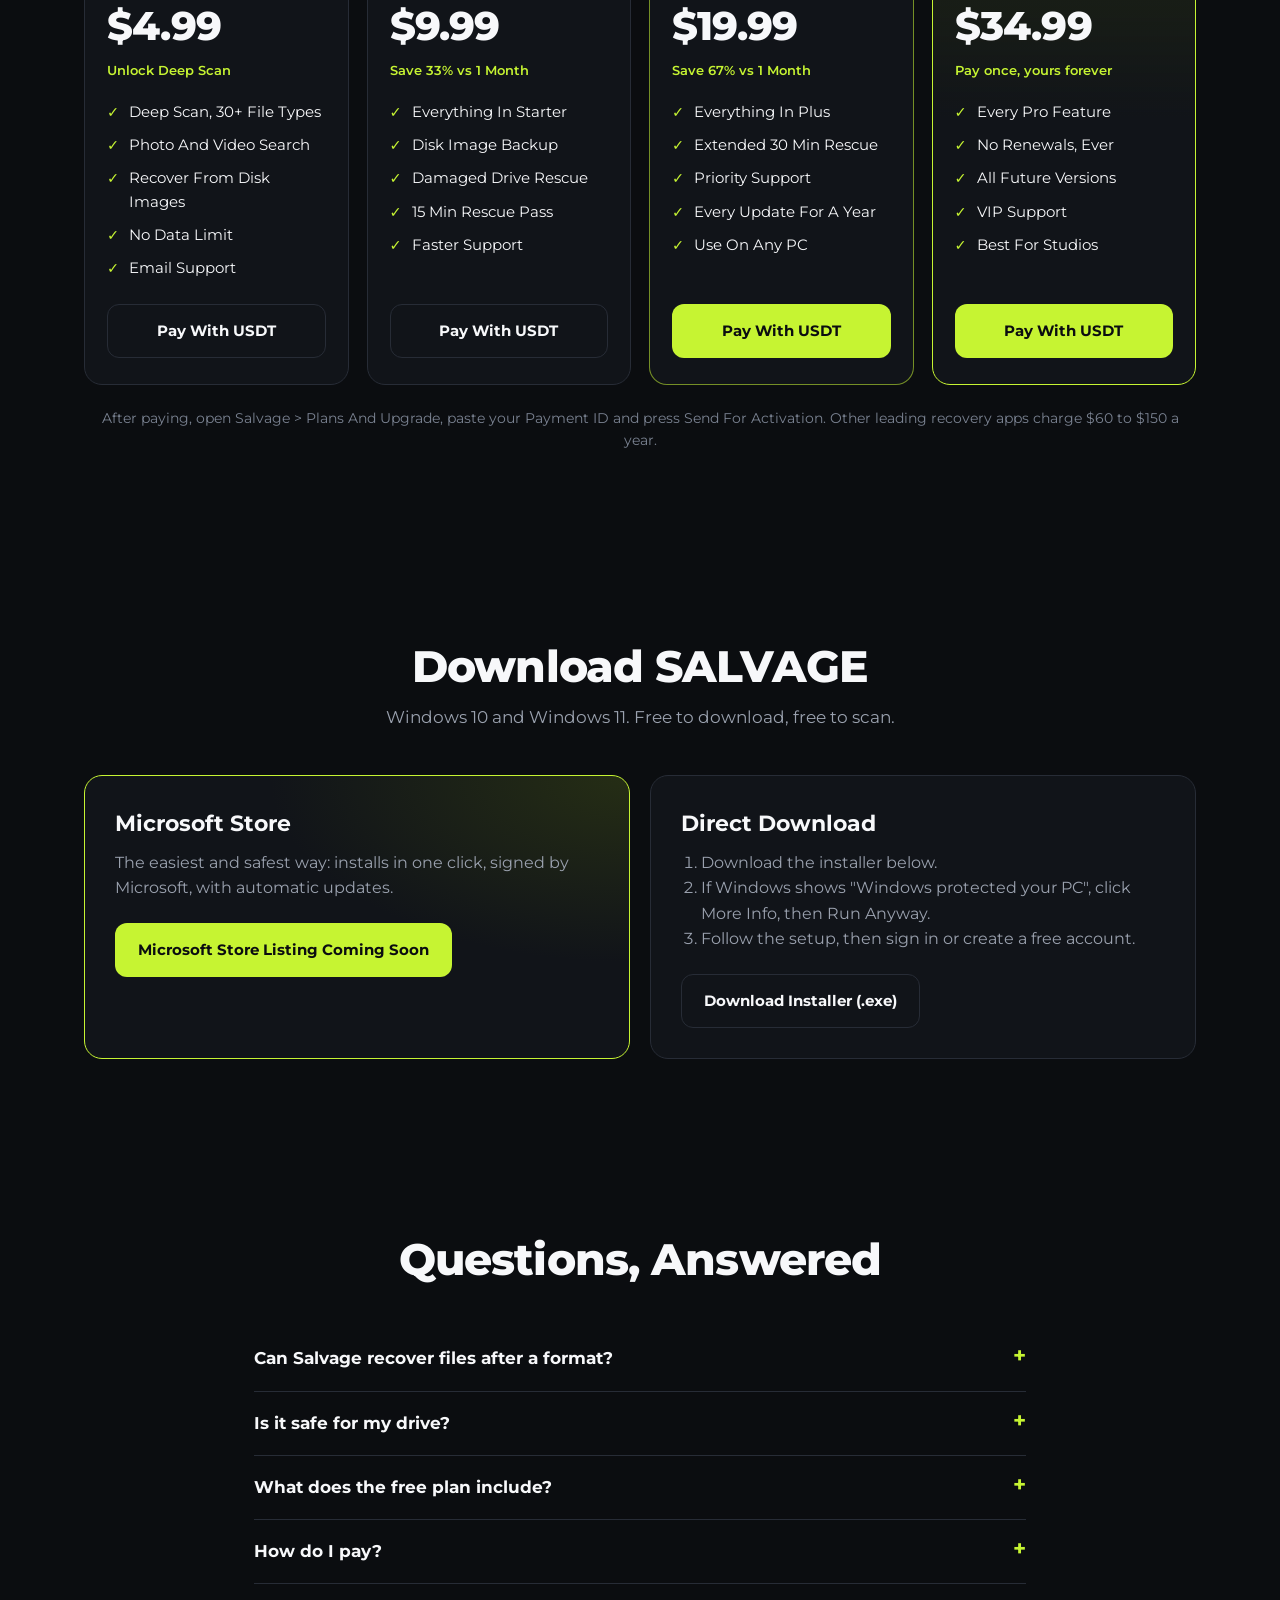
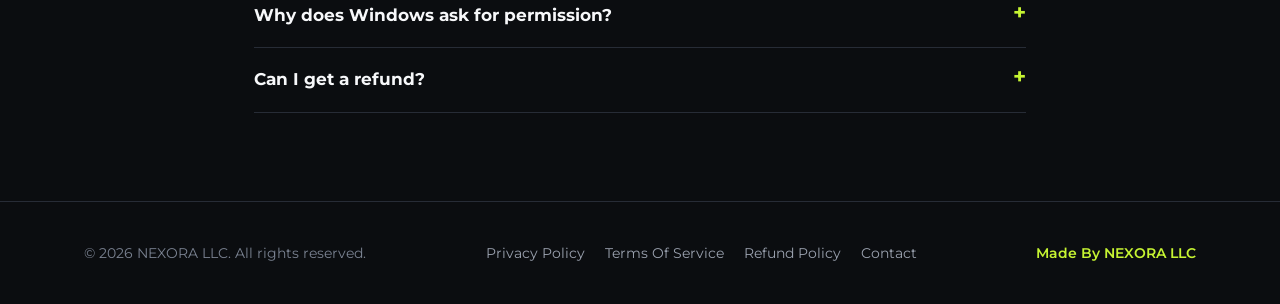
==== commit 6965e207: "Rename product to SALVAGE and add search metadata" ====
--- a/index.html
+++ b/index.html
@@ -3,11 +3,17 @@
 <head>
 <meta charset="utf-8">
 <meta name="viewport" content="width=device-width, initial-scale=1">
-<title>NEXORA Salvage | Recover Files From Formatted USB, SD Card And Hard Drives</title>
-<meta name="description" content="NEXORA Salvage brings back photos, videos and documents from formatted, corrupted or failing USB drives, SD cards and external hard drives. Free Quick Scan with no data limit.">
-<meta property="og:title" content="NEXORA Salvage | Bring Your Files Back Up">
+<title>SALVAGE By NEXORA LLC | Recover Files From Formatted USB, SD Card And Hard Drives</title>
+<meta name="description" content="SALVAGE by NEXORA LLC brings back photos, videos and documents from formatted, corrupted or failing USB drives, SD cards and external hard drives. Free Quick Scan with no data limit.">
+<meta property="og:title" content="SALVAGE | Bring Your Files Back Up">
 <meta property="og:description" content="Recover files from formatted or failing drives. Free Quick Scan, no data limit. Paid plans from $4.99.">
-<meta property="og:image" content="assets/shot-recover.png">
+<meta property="og:image" content="https://maxroorr.github.io/nexora-salvage/assets/shot-recover.png">
+<meta property="og:url" content="https://maxroorr.github.io/nexora-salvage/">
+<meta property="og:type" content="website">
+<meta property="og:site_name" content="SALVAGE By NEXORA LLC">
+<meta name="twitter:card" content="summary_large_image">
+<link rel="canonical" href="https://maxroorr.github.io/nexora-salvage/">
+<script type="application/ld+json">{"@context":"https://schema.org","@type":"SoftwareApplication","name":"SALVAGE","operatingSystem":"Windows 10, Windows 11","applicationCategory":"UtilitiesApplication","description":"Recover photos, videos and documents from formatted, corrupted or failing USB drives, SD cards and hard drives.","url":"https://maxroorr.github.io/nexora-salvage/","downloadUrl":"https://github.com/maxroorr/nexora-salvage/releases/download/v3.0.0/NEXORA-Salvage-Setup.exe","softwareVersion":"3.0.0","publisher":{"@type":"Organization","name":"NEXORA LLC","url":"https://www.linkedin.com/company/nexorallc-official"},"offers":[{"@type":"Offer","price":"0","priceCurrency":"USD","name":"Free"},{"@type":"Offer","price":"4.99","priceCurrency":"USD","name":"Starter (1 Month)"},{"@type":"Offer","price":"34.99","priceCurrency":"USD","name":"Ultimate (Lifetime)"}]}</script>
 <link rel="icon" href="assets/favicon.png">
 <link rel="stylesheet" href="style.css">
 </head>
@@ -15,7 +21,7 @@
 
 <header class="nav">
   <div class="wrap">
-    <a class="brand" href="#top" aria-label="NEXORA Salvage Home"><img src="assets/wordmark.png" alt="Salvage" width="171" height="22"></a>
+    <a class="brand" href="#top" aria-label="SALVAGE Home"><img src="assets/wordmark.png" alt="SALVAGE" width="171" height="22"></a>
     <nav aria-label="Main">
       <a href="#how">How It Works</a>
       <a href="#features">Features</a>
@@ -140,7 +146,7 @@
 
   <section id="download">
     <div class="wrap">
-      <div class="head center reveal"><h2>Download NEXORA Salvage</h2><p>Windows 10 and Windows 11. Free to download, free to scan.</p></div>
+      <div class="head center reveal"><h2>Download SALVAGE</h2><p>Windows 10 and Windows 11. Free to download, free to scan.</p></div>
       <div class="download">
         <div class="dl main reveal">
           <h3>Microsoft Store</h3>
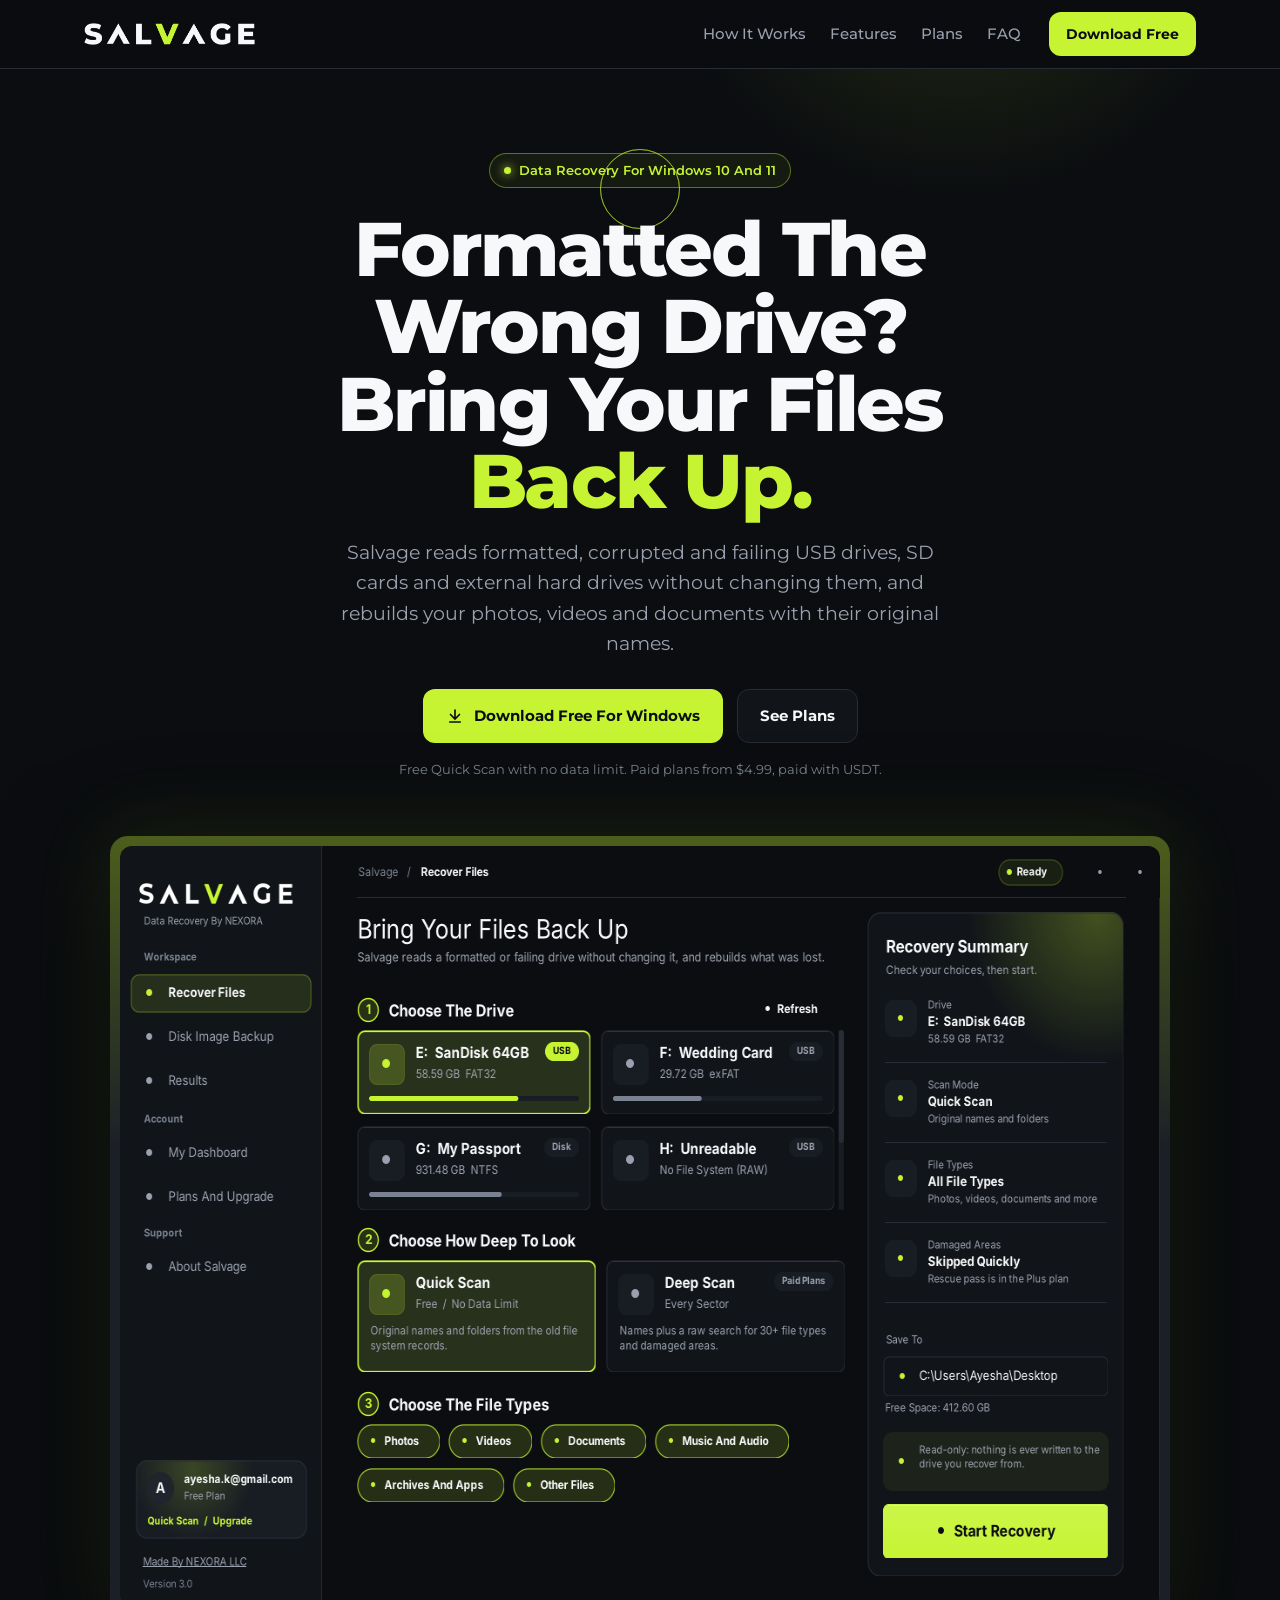
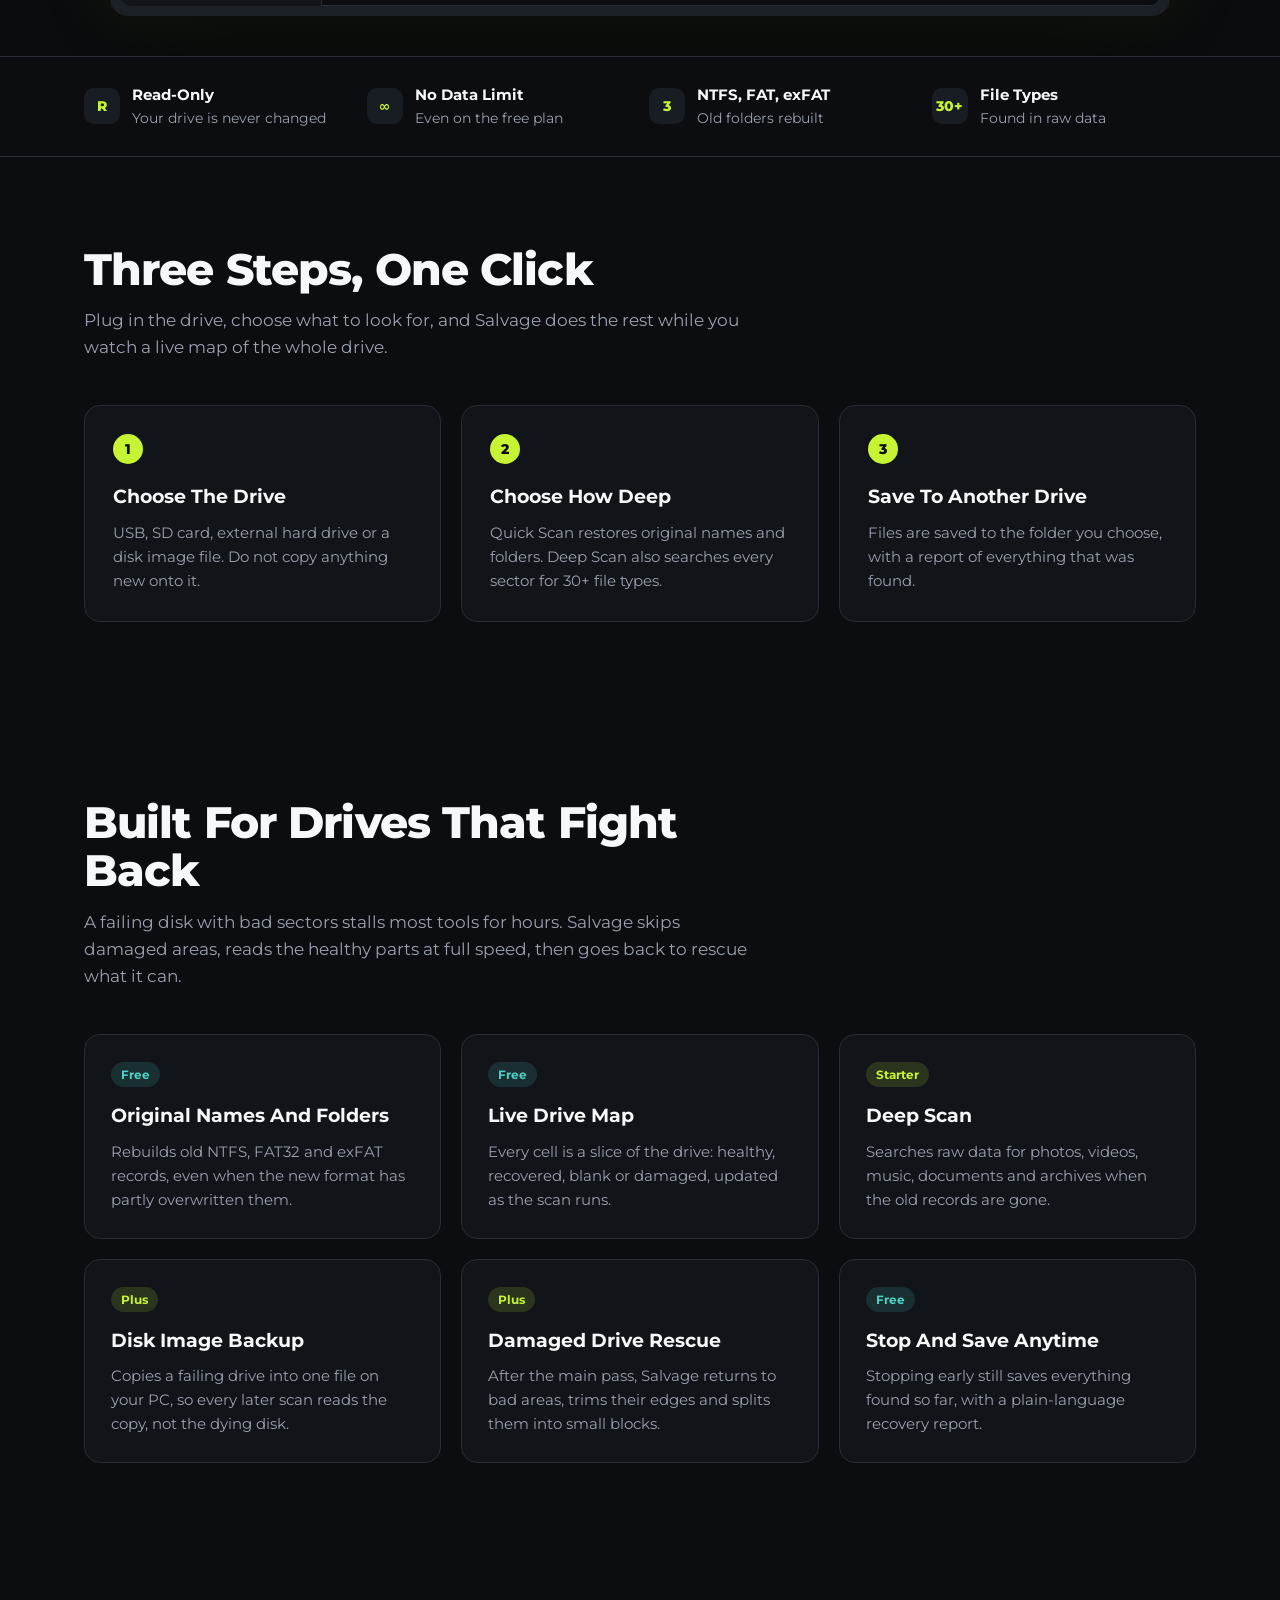
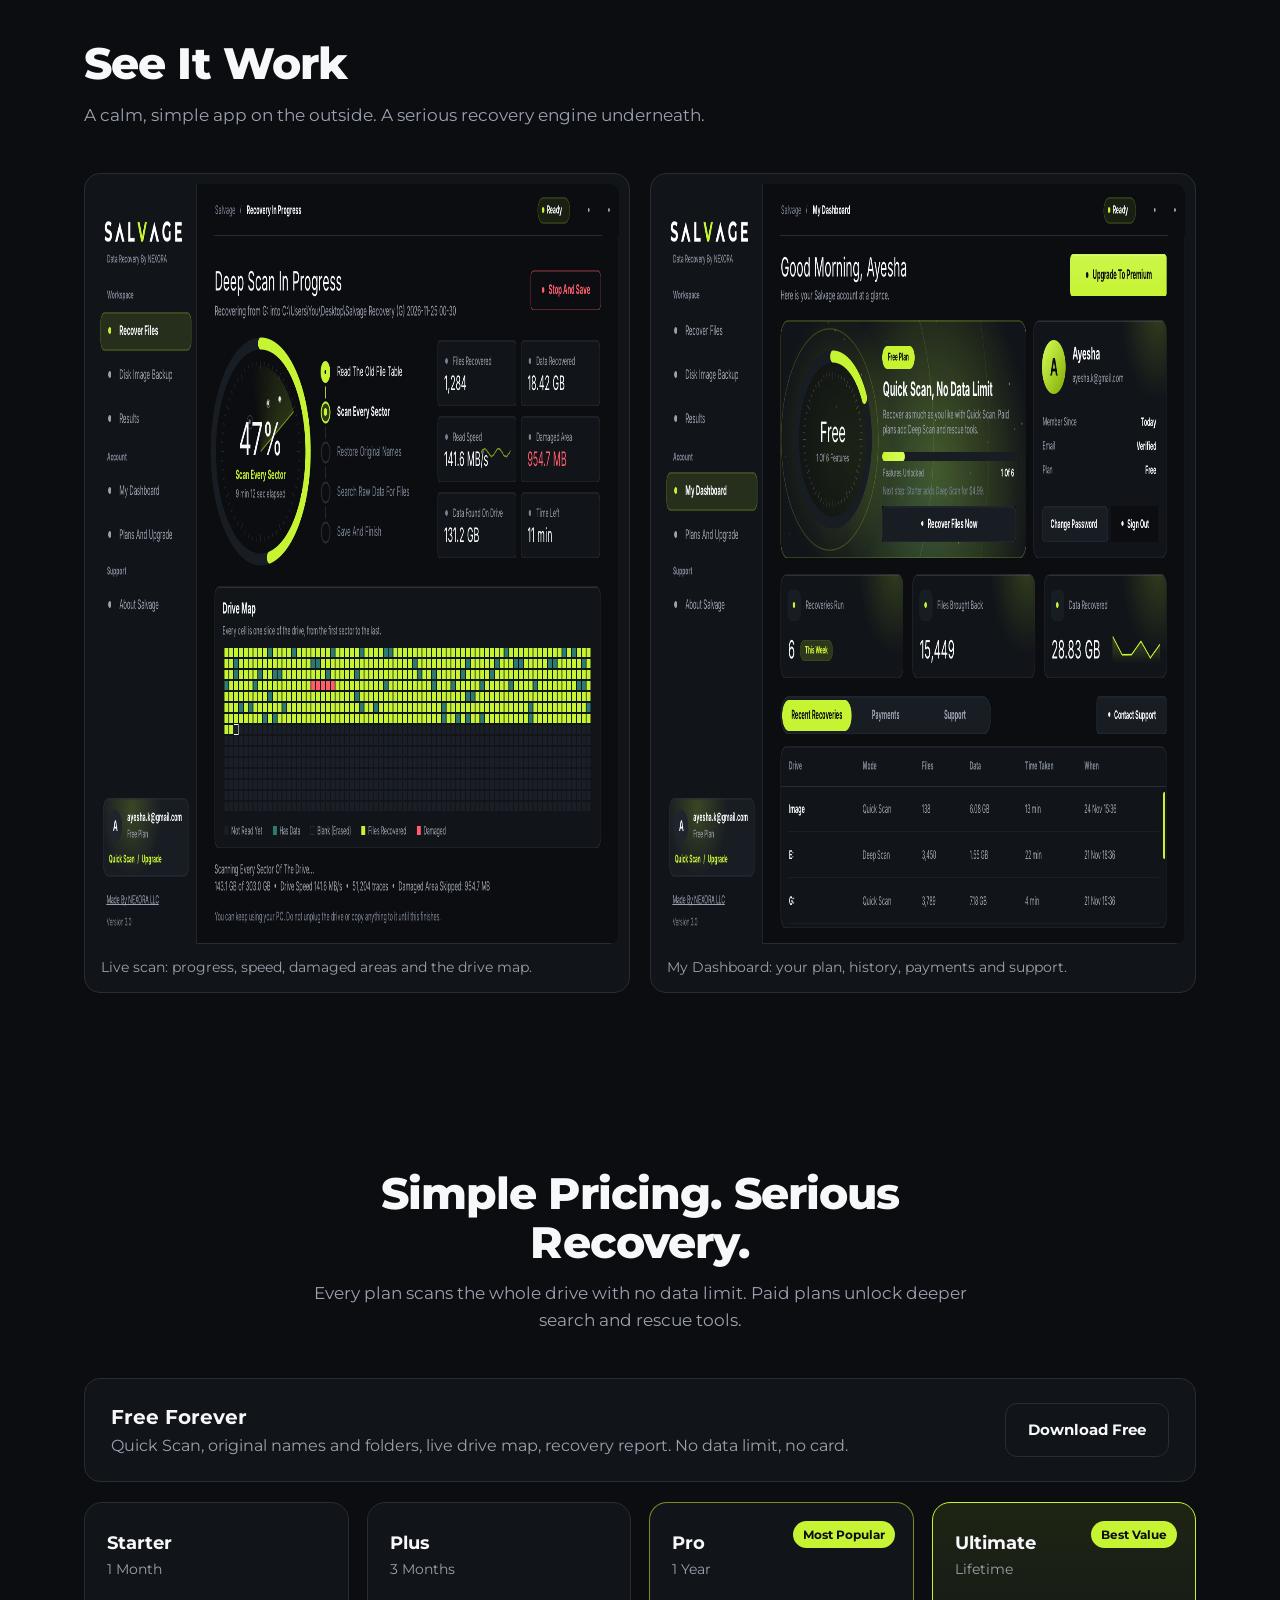
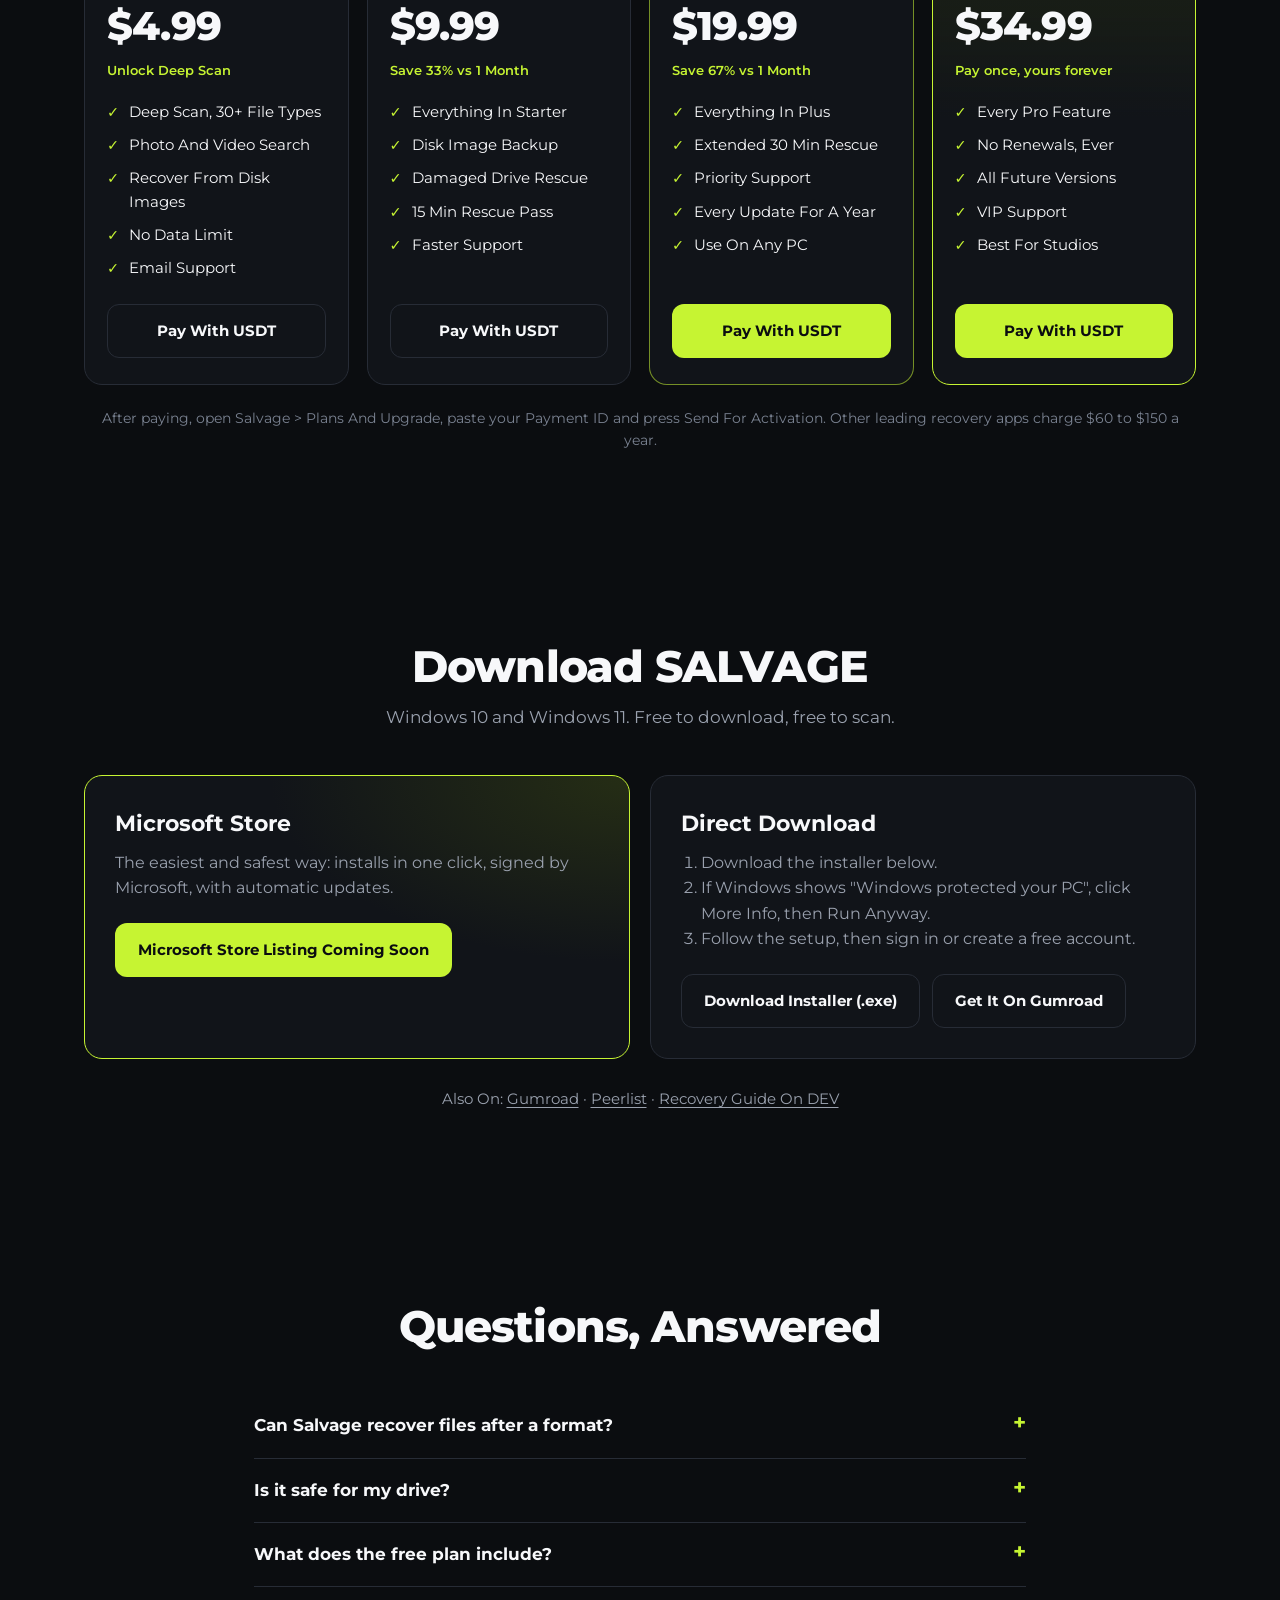
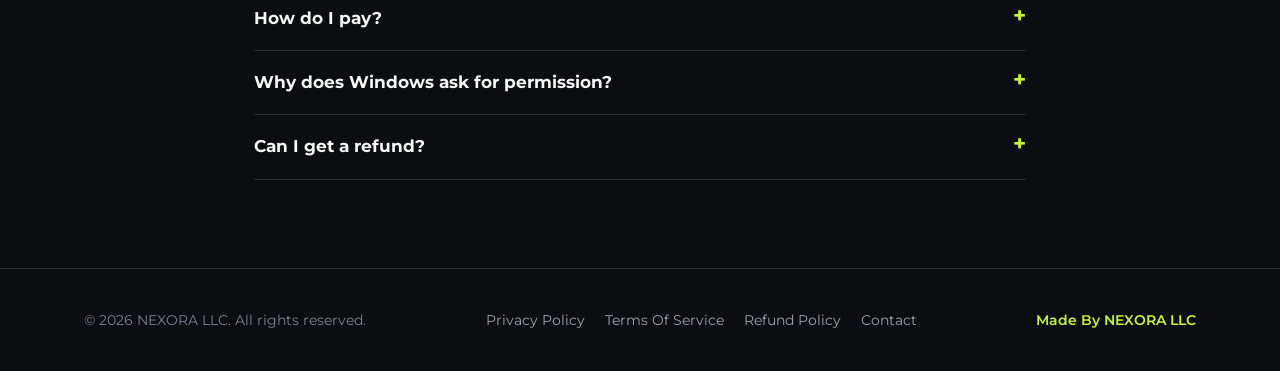
==== commit ba3dd592: "Add Gumroad download and Also On links" ====
--- a/index.html
+++ b/index.html
@@ -13,7 +13,7 @@
 <meta property="og:site_name" content="SALVAGE By NEXORA LLC">
 <meta name="twitter:card" content="summary_large_image">
 <link rel="canonical" href="https://maxroorr.github.io/nexora-salvage/">
-<script type="application/ld+json">{"@context":"https://schema.org","@type":"SoftwareApplication","name":"SALVAGE","operatingSystem":"Windows 10, Windows 11","applicationCategory":"UtilitiesApplication","description":"Recover photos, videos and documents from formatted, corrupted or failing USB drives, SD cards and hard drives.","url":"https://maxroorr.github.io/nexora-salvage/","downloadUrl":"https://github.com/maxroorr/nexora-salvage/releases/download/v3.0.0/NEXORA-Salvage-Setup.exe","softwareVersion":"3.0.0","publisher":{"@type":"Organization","name":"NEXORA LLC","url":"https://www.linkedin.com/company/nexorallc-official"},"offers":[{"@type":"Offer","price":"0","priceCurrency":"USD","name":"Free"},{"@type":"Offer","price":"4.99","priceCurrency":"USD","name":"Starter (1 Month)"},{"@type":"Offer","price":"34.99","priceCurrency":"USD","name":"Ultimate (Lifetime)"}]}</script>
+<script type="application/ld+json">{"@context":"https://schema.org","@type":"SoftwareApplication","name":"SALVAGE","operatingSystem":"Windows 10, Windows 11","applicationCategory":"UtilitiesApplication","description":"Recover photos, videos and documents from formatted, corrupted or failing USB drives, SD cards and hard drives.","url":"https://maxroorr.github.io/nexora-salvage/","downloadUrl":"https://github.com/maxroorr/nexora-salvage/releases/download/v3.0.1/SALVAGE-Setup.exe","softwareVersion":"3.0.1","publisher":{"@type":"Organization","name":"NEXORA LLC","url":"https://www.linkedin.com/company/nexorallc-official"},"offers":[{"@type":"Offer","price":"0","priceCurrency":"USD","name":"Free"},{"@type":"Offer","price":"4.99","priceCurrency":"USD","name":"Starter (1 Month)"},{"@type":"Offer","price":"34.99","priceCurrency":"USD","name":"Ultimate (Lifetime)"}]}</script>
 <link rel="icon" href="assets/favicon.png">
 <link rel="stylesheet" href="style.css">
 </head>
@@ -156,9 +156,13 @@
         <div class="dl reveal">
           <h3>Direct Download</h3>
           <ol><li>Download the installer below.</li><li>If Windows shows "Windows protected your PC", click More Info, then Run Anyway.</li><li>Follow the setup, then sign in or create a free account.</li></ol>
-          <a class="btn ghost" href="https://github.com/maxroorr/nexora-salvage/releases/latest/download/NEXORA-Salvage-Setup.exe">Download Installer (.exe)</a>
-        </div>
-      </div>
+          <div class="dl-btns">
+            <a class="btn ghost" href="https://github.com/maxroorr/nexora-salvage/releases/latest/download/SALVAGE-Setup.exe">Download Installer (.exe)</a>
+            <a class="btn ghost" href="https://nexorallc.gumroad.com/l/salvage" rel="noopener">Get It On Gumroad</a>
+          </div>
+        </div>
+      </div>
+      <p class="also reveal">Also On: <a href="https://nexorallc.gumroad.com/l/salvage" rel="noopener">Gumroad</a> · <a href="https://peerlist.io/masroorshahani/project/salvage-by-nexora" rel="noopener">Peerlist</a> · <a href="https://dev.to/maxroorr/how-to-recover-files-from-a-usb-drive-you-formatted-by-mistake-7gk" rel="noopener">Recovery Guide On DEV</a></p>
     </div>
   </section>
 
--- a/style.css
+++ b/style.css
@@ -156,3 +156,8 @@
   .reveal { opacity: 1; transform: none; transition: none; }
   .btn, .feat { transition: none; }
 }
+
+.dl-btns{display:flex;flex-wrap:wrap;gap:12px}
+.also{text-align:center;margin-top:28px;color:var(--muted,#9AA1AE);font-size:15px}
+.also a{color:inherit;text-decoration:underline;text-underline-offset:3px}
+.also a:hover{color:#C6F432}
